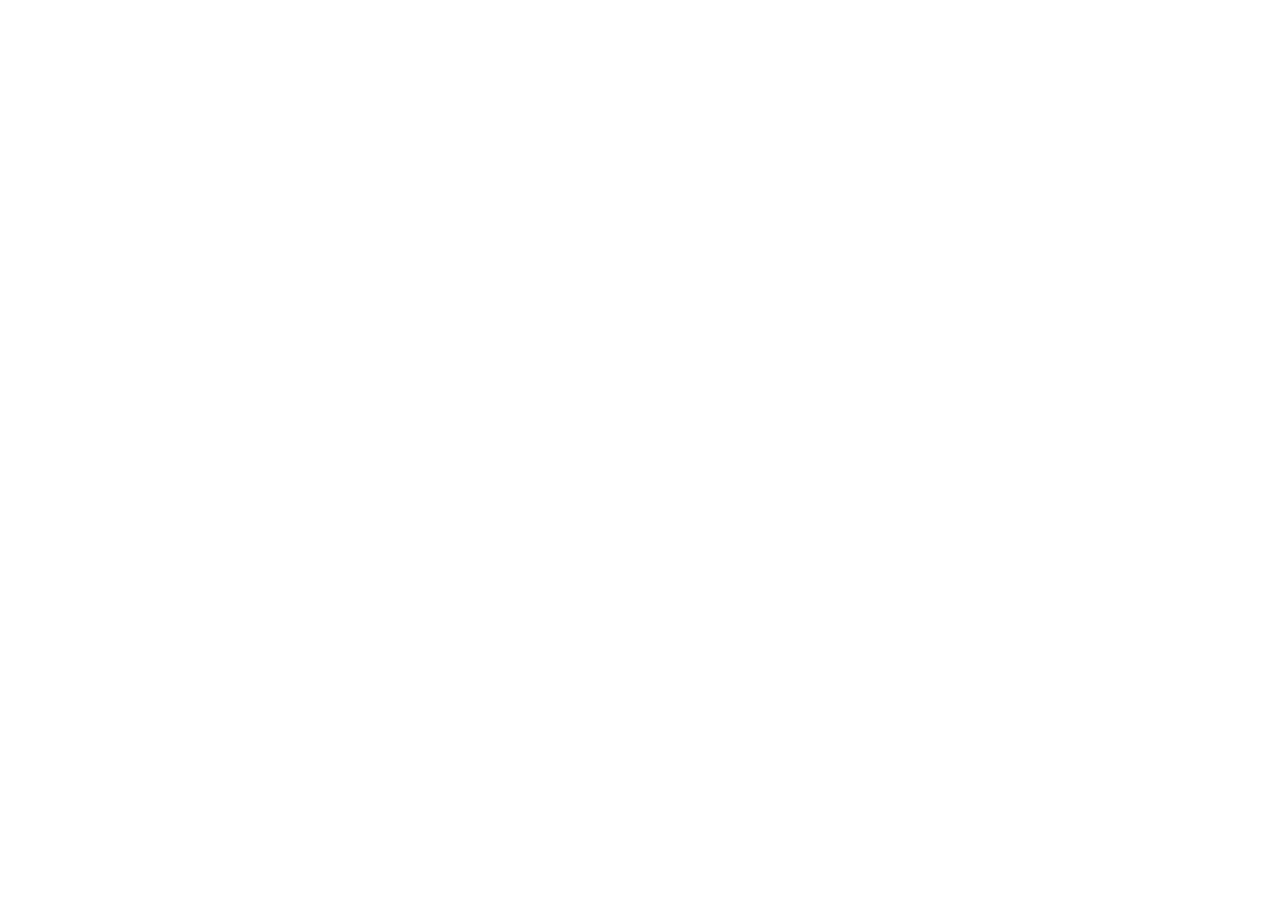
==== index.html @ ceea46fe "Rename index22.html to index.html" ====
<!doctype html>
<html lang="ar" dir="rtl">
<head>
  <meta charset="utf-8">
  <meta http-equiv="refresh" content="0; url=https://bostatik.sunlit-bat-3211.chatgpt.site">
  <title>تصاميمك</title>
</head>
<body>
  <a href="https://bostatik.sunlit-bat-3211.chatgpt.site">افتح موقع تصاميمك</a>
</body>
</html>
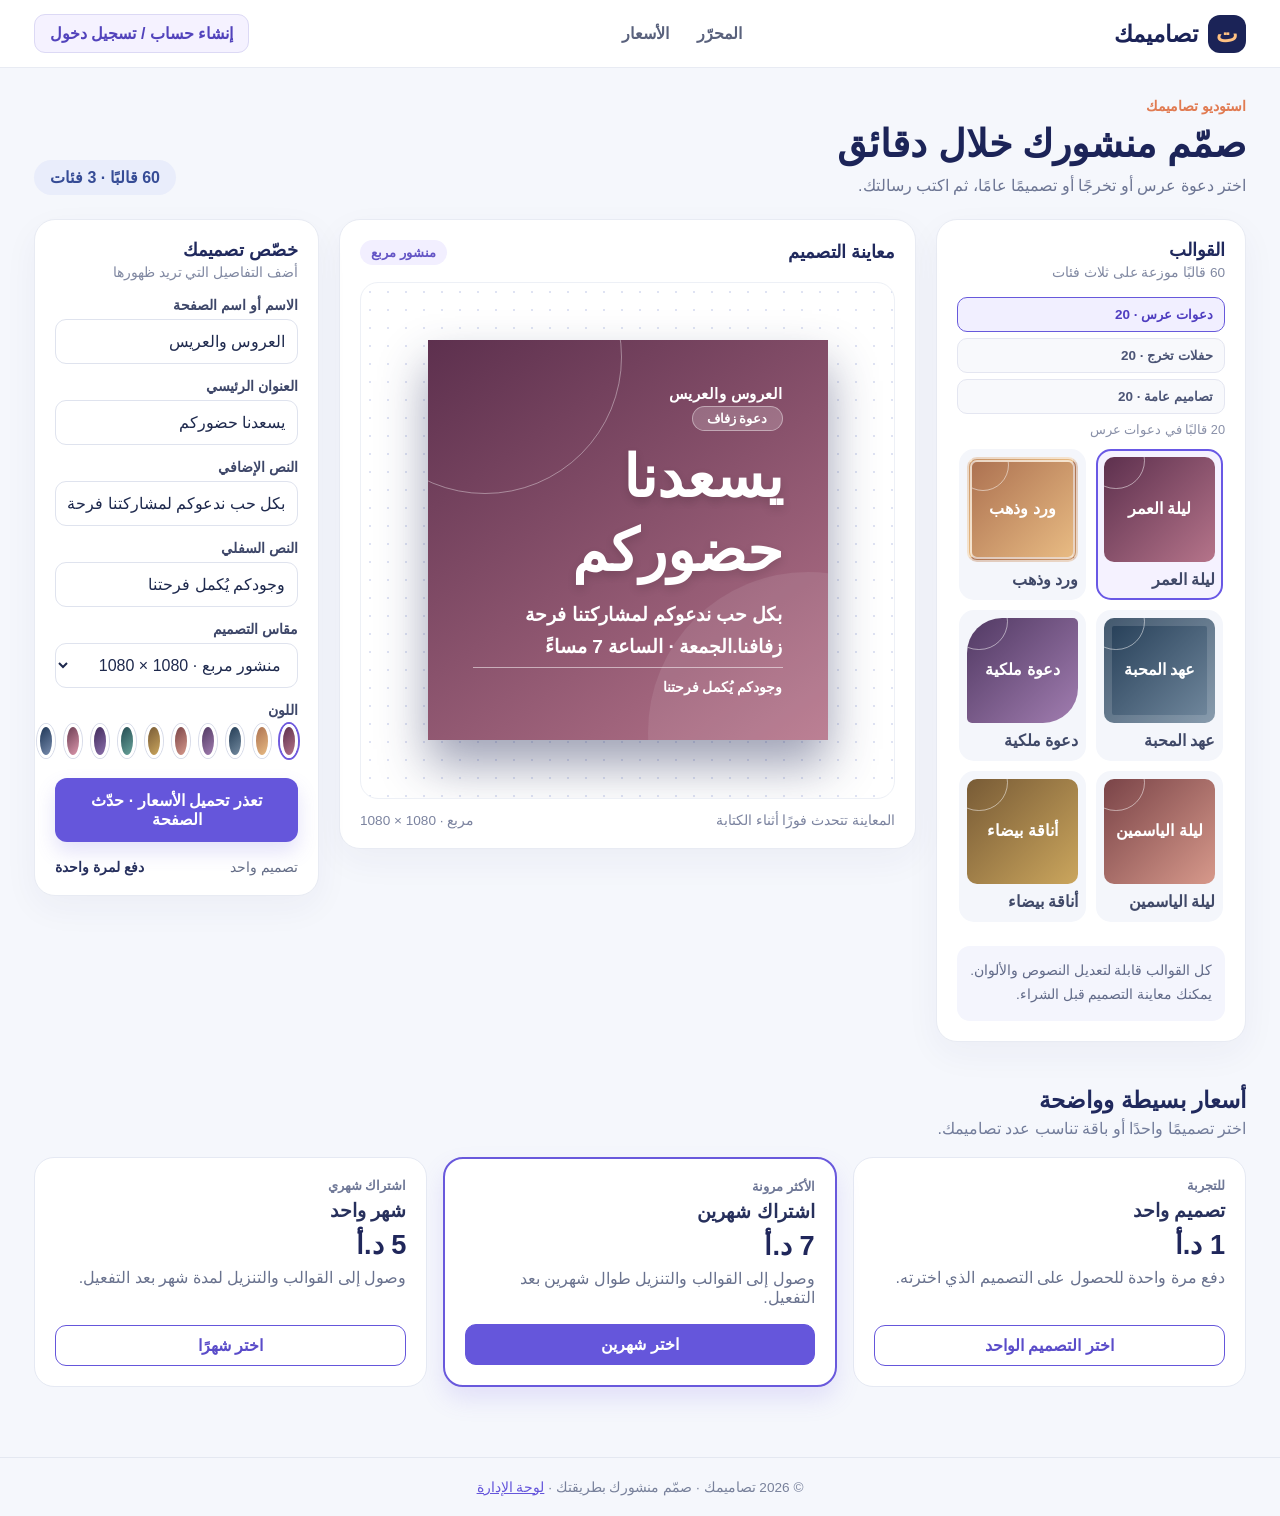
==== commit bb86f961: "Rename index (5).html to index.html" ====
--- a/index.html
+++ b/index.html
@@ -1,11 +1,55 @@
-<!doctype html>
-<html lang="ar" dir="rtl">
-<head>
-  <meta charset="utf-8">
-  <meta http-equiv="refresh" content="0; url=https://bostatik.sunlit-bat-3211.chatgpt.site">
-  <title>تصاميمك</title>
-</head>
-<body>
-  <a href="https://bostatik.sunlit-bat-3211.chatgpt.site">افتح موقع تصاميمك</a>
-</body>
-</html>
+<!doctype html>
+<html lang="ar" dir="rtl">
+<head>
+<meta charset="utf-8"><meta name="viewport" content="width=device-width,initial-scale=1">
+<title>تصاميمك | صمّم منشورك</title><meta name="description" content="صمّم منشورات وعروض وقصصًا عربية جاهزة للنشر.">
+<link rel="icon" type="image/svg+xml" href="/favicon.svg">
+<style>
+@import url('https://fonts.googleapis.com/css2?family=Cairo:wght@400;500;600;700;800;900&display=swap');
+:root{font-family:Cairo,Tahoma,Arial,sans-serif;color:#202648;background:#f5f7fc}*{box-sizing:border-box}body{margin:0}[hidden]{display:none!important}button,input,select{font:inherit}button{cursor:pointer}button:focus-visible,input:focus-visible,select:focus-visible{outline:3px solid #ffae69;outline-offset:2px}header{background:#fff;border-bottom:1px solid #e8ebf3}.head{max-width:1440px;margin:auto;padding:14px 34px;display:flex;align-items:center;justify-content:space-between;gap:20px}.logo{display:flex;align-items:center;gap:10px;font-size:1.45rem;font-weight:900;color:#1b2357;white-space:nowrap}.logo i{font-style:normal;background:#1b2357;color:#ffc182;border-radius:12px;width:38px;height:38px;display:grid;place-items:center}nav{display:flex;gap:28px}nav a{color:#59617c;text-decoration:none;font-weight:700}nav a:hover{color:#ef6c55}.head .pill{background:#fff2e8;color:#bc5839;padding:7px 14px;border-radius:30px;font-size:.85rem;font-weight:800}.shell{max-width:1440px;margin:auto;padding:30px 34px 70px}.intro{display:flex;justify-content:space-between;align-items:end;gap:18px;margin-bottom:24px}.eyebrow{color:#e17b52;font-weight:800;margin:0 0 3px;font-size:.9rem}.intro h1{font-size:clamp(1.7rem,3vw,2.5rem);line-height:1.4;color:#1c2458;margin:0}.intro p:last-child{margin:5px 0 0;color:#6d7694}.step{background:#e9edfb;color:#364c96;border-radius:50px;padding:8px 16px;font-weight:800;white-space:nowrap}.workspace{display:grid;grid-template-columns:minmax(265px,310px) minmax(330px,1fr) minmax(245px,285px);gap:20px;align-items:start}.panel{background:#fff;border:1px solid #e8ebf3;box-shadow:0 12px 35px #2431640c;border-radius:21px;padding:20px}.panel h2{font-size:1.1rem;margin:0;color:#20295d}.small{font-size:.85rem;color:#8189a2;margin:3px 0 17px}.category-tabs{display:grid;grid-template-columns:1fr;gap:6px;margin-bottom:8px}.category-tabs button{border:1px solid #e4e6f1;background:#f8f9fc;color:#4c5576;border-radius:10px;padding:9px 11px;text-align:right;font-weight:800;font-size:.84rem}.category-tabs button.active{border-color:#6759db;background:#f1efff;color:#4f3ec0}.template-count{font-size:.8rem;color:#8990a8;margin:8px 0 10px}.templates{max-height:480px;overflow:auto;padding:2px}.mini{position:relative;white-space:pre-line;overflow:hidden}.mini::after{content:'';position:absolute;width:50%;aspect-ratio:1;border:1px solid #ffffff80;border-radius:50%;left:-15%;top:-24%}.mini.layout-2{border:5px double #ffffff9c}.mini.layout-3{box-shadow:inset 0 0 0 8px #ffffff25}.mini.layout-4{border-radius:35px 5px 35px 5px}.mini.layout-5{background-image:linear-gradient(160deg,transparent 50%,#ffffff30 50%)}.art.layout-2{border:12px double #ffffff80;text-align:center}.art.layout-2 .art-bottom{text-align:center}.art.layout-3{box-shadow:inset 0 0 0 14px #ffffff25,0 25px 45px #252c5870}.art.layout-3 .art-main{border-right:5px solid #ffffffb0;padding-right:16px}.art.layout-4{text-align:center}.art.layout-4 .art-main{background:#ffffff20;border:1px solid #ffffff8c;padding:20px 8px;border-radius:100px}.art.layout-4 .art-bottom{text-align:center}.art.layout-5{background-image:linear-gradient(155deg,var(--c1) 57%,var(--c2) 57%)}.art.layout-5 .art-title{font-style:italic}.art.layout-5 .art-main{transform:translateY(-8%)}.templates{display:grid;grid-template-columns:1fr 1fr;gap:10px}.template{border:2px solid transparent;background:#f4f6fb;padding:6px;border-radius:15px;text-align:right;color:#404968;font-weight:800;line-height:1.5}.template.active{border-color:#6958e5;background:#f5f2ff}.mini{display:grid;place-items:center;text-align:center;height:105px;border-radius:10px;margin-bottom:6px;font-weight:900;font-size:1rem;line-height:1.5;padding:8px}.mini.offer{background:linear-gradient(140deg,#f6ab69,#f07074);color:white}.mini.greet{background:linear-gradient(130deg,#452c76,#8c70c7);color:#f8e5b3}.mini.new{background:linear-gradient(130deg,#152d56,#1f91a3);color:#fff}.mini.story{background:linear-gradient(130deg,#ec6590,#7d4acb);color:white}.hint{margin-top:19px;background:#f4f5fd;border-radius:13px;padding:13px;color:#626b89;font-size:.85rem;line-height:1.8}.editor{min-height:630px;display:flex;flex-direction:column}.editor-top{display:flex;align-items:center;justify-content:space-between;gap:10px;margin-bottom:17px}.badge{color:#6354c5;background:#f2efff;border-radius:30px;padding:5px 11px;font-weight:800;font-size:.8rem}.stage{flex:1;background:radial-gradient(#dfe3f3 1px,transparent 1px);background-size:18px 18px;border:1px solid #edf0f6;border-radius:18px;display:grid;place-items:center;padding:24px;min-height:450px;overflow:hidden}.art{position:relative;aspect-ratio:1;width:min(100%,400px);display:flex;flex-direction:column;justify-content:space-between;padding:clamp(25px,4vw,45px);overflow:hidden;box-shadow:0 25px 45px #252c5870;isolation:isolate;color:white;background:linear-gradient(145deg,var(--c1),var(--c2));text-align:right}.art::before{content:'';position:absolute;width:68%;aspect-ratio:1;border:1px solid #ffffff60;border-radius:50%;left:-20%;top:-30%;z-index:-1}.art::after{content:'';position:absolute;width:80%;aspect-ratio:1;background:#ffffff16;border-radius:50%;right:-35%;bottom:-38%;z-index:-1}.art-top{font-size:clamp(.7rem,1.2vw,.95rem);font-weight:800;letter-spacing:.03em}.art-main{margin:auto 0}.art-kicker{display:inline-block;padding:4px 14px;background:#ffffff31;border:1px solid #ffffff66;border-radius:50px;font-weight:800;font-size:clamp(.7rem,1vw,.9rem);margin-bottom:10px}.art-title{font-weight:900;font-size:clamp(2rem,4.5vw,4rem);line-height:1.28;white-space:pre-wrap;overflow-wrap:anywhere;text-shadow:0 4px 10px #0002}.art-desc{font-size:clamp(.9rem,1.6vw,1.2rem);font-weight:700;line-height:1.7;margin-top:10px;white-space:pre-wrap;overflow-wrap:anywhere}.art-bottom{border-top:1px solid #ffffff85;padding-top:11px;font-weight:800;font-size:.9rem}.art.story-size{aspect-ratio:9/16;width:min(100%,245px)}.story-size .art-title{font-size:2.5rem}.editor-foot{display:flex;justify-content:space-between;align-items:center;color:#7b839f;font-size:.85rem;margin-top:13px}.fields label{display:block;color:#3e4769;font-weight:800;font-size:.9rem;margin:14px 0 6px}.fields input,.fields select{width:100%;border:1px solid #dfe3ee;border-radius:11px;background:#fff;padding:10px 12px;color:#1e294d;min-height:45px}.fields input:focus{border-color:#7766da}.colors{display:flex;gap:9px}.swatch{width:34px;height:34px;border-radius:50%;border:3px solid #fff;box-shadow:0 0 0 1px #d8dce9}.swatch.active{box-shadow:0 0 0 2px #6f5add}.primary{background:#6556db;color:white;border:none;border-radius:12px;font-weight:900;padding:13px 17px;box-shadow:0 10px 20px #6556db2e}.primary:hover{background:#5142c4}.full{width:100%;margin-top:20px}.price-line{display:flex;justify-content:space-between;margin-top:17px;color:#646d87;font-size:.85rem}.price-line strong{color:#27305e}.pricing{margin-top:44px}.pricing h2{font-size:1.45rem;color:#20295d;margin:0 0 5px}.pricing>p{color:#737d9b;margin:0 0 19px}.plans{display:grid;grid-template-columns:repeat(3,1fr);gap:16px}.plan{background:white;border:1px solid #e5e9f3;border-radius:20px;padding:20px;display:flex;flex-direction:column;gap:7px}.plan.featured{border:2px solid #6959dc;box-shadow:0 12px 25px #6e5ce025}.plan small{color:#6f7897;font-weight:700}.plan h3{margin:0;color:#27305c}.amount{font-size:1.7rem;font-weight:900;color:#20275b}.plan p{margin:0;color:#69728e;flex:1}.plan button{margin-top:10px;border:1px solid #6556db;border-radius:11px;padding:10px;background:#fff;color:#5a4cc9;font-weight:800}.plan.featured button{background:#6556db;color:white}.account-btn{border:1px solid #dcd9f5;background:#f5f2ff;color:#5243bc;border-radius:11px;padding:9px 15px;font-weight:800}.account-btn:hover{background:#ebe5ff}.account-prompt{color:#5345b9;font-weight:800;margin:10px 0}.auth-tabs{display:flex;gap:7px;background:#f2f3f9;padding:5px;border-radius:12px;margin:18px 0}.auth-tabs button{flex:1;border:0;background:transparent;border-radius:9px;padding:8px;color:#69728d;font-weight:800}.auth-tabs button.active{background:white;color:#5748c7;box-shadow:0 2px 8px #222d5517}.auth-form{display:none}.auth-form.active{display:block}.auth-form label{display:block;font-weight:800;font-size:.9rem;margin:12px 0 5px}.auth-form input{width:100%;padding:11px;border:1px solid #dce1ed;border-radius:10px}.auth-form p{color:#6b7492;font-size:.85rem;line-height:1.8}.link-button{background:none;border:0;color:#5e4fd2;font-weight:800;padding:8px 0}.recovery-box{background:#f2efff}.auth-form input:invalid:focus{border-color:#d77668}#recoveryDisplay{display:block;direction:ltr;text-align:center;word-break:break-all;padding:12px;background:#f3f4fa;border-radius:10px;font-size:1rem;font-weight:800}#recoveryBox{background:#f4f2ff;border-radius:14px;padding:17px;line-height:1.8;margin-top:14px}#recoveryBox p{font-size:.85rem;color:#5a6482}.auth-message{display:none;background:#fff5e9;border:1px solid #f4d8ae;border-radius:10px;padding:12px;color:#745327;font-size:.85rem;line-height:1.7;margin-top:15px}.auth-message.show{display:block}dialog{border:0;border-radius:22px;padding:0;max-width:min(94vw,470px);width:100%;box-shadow:0 25px 80px #111c4d66;color:#202648}dialog::backdrop{background:#182451a8}.modal{padding:25px}.modal-head{display:flex;justify-content:space-between;align-items:center;gap:15px}.modal h2{margin:0;font-size:1.4rem;color:#20295d}.close{border:0;background:#f0f2f8;border-radius:8px;font-size:1.3rem;width:35px;height:35px}.chosen{display:flex;justify-content:space-between;align-items:center;background:#f5f3ff;border:1px solid #e8e2ff;border-radius:13px;padding:15px;margin:17px 0;font-weight:800}.chosen strong{color:#5b4bc9}.pay-option{border:1px solid #e3e7f1;border-radius:12px;padding:13px 15px;margin:9px 0;display:flex;align-items:center;gap:12px;font-weight:800}.pay-option input{accent-color:#6556db;width:18px;height:18px}.notice{font-size:.85rem;line-height:1.8;color:#6a728d;background:#f5f7fb;padding:12px;border-radius:11px;margin-top:16px}.disabled{background:#a6aac4;box-shadow:none;cursor:not-allowed}.modal .full{margin-top:15px}footer{border-top:1px solid #e4e8f1;color:#78819b;text-align:center;padding:21px;font-size:.85rem}@media(max-width:1050px){.workspace{grid-template-columns:250px 1fr}.fields{grid-column:1/-1}.fields .form-grid{display:grid;grid-template-columns:repeat(2,1fr);gap:0 20px}.art-title{font-size:3rem}}@media(max-width:720px){.head{padding:12px 18px}nav{display:none}.shell{padding:20px 15px 45px}.intro{align-items:start}.step{display:none}.workspace{display:flex;flex-direction:column}.workspace>.panel{width:100%}.templates{grid-template-columns:repeat(4,minmax(125px,1fr));overflow:auto}.editor{min-height:0}.stage{min-height:400px;padding:15px}.art{width:min(100%,350px)}.art-title{font-size:clamp(2rem,9vw,3.3rem)}.fields .form-grid{display:block}.plans{grid-template-columns:1fr}.plan{min-height:190px}}
+</style>
+</head>
+<body>
+<header><div class="head"><div class="logo"><i>ت</i> تصاميمك</div><nav><a href="#studio">المحرّر</a><a href="#pricing">الأسعار</a></nav><button class="account-btn" id="accountOpen">إنشاء حساب / تسجيل دخول</button></div></header>
+<main class="shell"><div class="intro"><div><p class="eyebrow">استوديو تصاميمك</p><h1>صمّم منشورك خلال دقائق</h1><p>اختر دعوة عرس أو تخرجًا أو تصميمًا عامًا، ثم اكتب رسالتك.</p></div><span class="step">60 قالبًا · 3 فئات</span></div>
+<section class="workspace" id="studio" aria-label="محرّر التصميم"><aside class="panel"><h2>القوالب</h2><p class="small">60 قالبًا موزعة على ثلاث فئات</p><div class="category-tabs" id="categoryTabs" role="tablist" aria-label="فئات القوالب"></div><p class="template-count" id="templateCount"></p><div class="templates" id="templates"></div><div class="hint">كل القوالب قابلة لتعديل النصوص والألوان. يمكنك معاينة التصميم قبل الشراء.</div></aside>
+<div class="panel editor"><div class="editor-top"><h2>معاينة التصميم</h2><span class="badge" id="formatBadge">منشور مربع</span></div><div class="stage"><div class="art" id="art"><div class="art-top" id="brandPreview">اسم مشروعك</div><div class="art-main"><span class="art-kicker" id="kickerPreview">عرض خاص</span><div class="art-title" id="titlePreview">عرض يستحق<br>الانتباه</div><div class="art-desc" id="descPreview">شارك جمهورك أحدث عروضك بطريقة مميزة.</div></div><div class="art-bottom" id="footerPreview">تابعونا للمزيد</div></div></div><div class="editor-foot"><span>المعاينة تتحدث فورًا أثناء الكتابة</span><span id="sizeLabel">مربع · 1080 × 1080</span></div></div>
+<aside class="panel fields"><h2>خصّص تصميمك</h2><p class="small">أضف التفاصيل التي تريد ظهورها</p><div class="form-grid"><div><label for="brand">الاسم أو اسم الصفحة</label><input id="brand" maxlength="42" value="اسم مشروعك"></div><div><label for="title">العنوان الرئيسي</label><input id="title" maxlength="65" value="عرض يستحق الانتباه"></div><div><label for="desc">النص الإضافي</label><input id="desc" maxlength="110" value="شارك جمهورك أحدث عروضك بطريقة مميزة."></div><div><label for="footerText">النص السفلي</label><input id="footerText" maxlength="45" value="تابعونا للمزيد"></div><div><label for="format">مقاس التصميم</label><select id="format"><option value="square">منشور مربع · 1080 × 1080</option><option value="story">قصة · 1080 × 1920</option></select></div><div><label>اللون</label><div class="colors" id="colors"></div></div></div><button class="primary full" id="download">احصل على التصميم · 1 د.أ</button><div class="price-line"><span>تصميم واحد</span><strong>دفع لمرة واحدة</strong></div></aside></section>
+<section class="pricing" id="pricing"><h2>أسعار بسيطة وواضحة</h2><p>اختر تصميمًا واحدًا أو باقة تناسب عدد تصاميمك.</p><div class="plans"><article class="plan"><small>للتجربة</small><h3>تصميم واحد</h3><div class="amount" id="singleAmount">1 د.أ</div><p>دفع مرة واحدة للحصول على التصميم الذي اخترته.</p><button data-plan="single">اختر التصميم الواحد</button></article><article class="plan featured"><small>الأكثر مرونة</small><h3>اشتراك شهرين</h3><div class="amount" id="twoAmount">7 د.أ</div><p>وصول إلى القوالب والتنزيل طوال شهرين بعد التفعيل.</p><button data-plan="two">اختر شهرين</button></article><article class="plan"><small>اشتراك شهري</small><h3>شهر واحد</h3><div class="amount" id="monthAmount">5 د.أ</div><p>وصول إلى القوالب والتنزيل لمدة شهر بعد التفعيل.</p><button data-plan="month">اختر شهرًا</button></article></div></section></main>
+<footer>© <span id="year"></span> تصاميمك · صمّم منشورك بطريقتك · <a href="/admin" style="color:#6556db">لوحة الإدارة</a></footer>
+<dialog id="account" aria-labelledby="authTitle"><div class="modal"><div class="modal-head"><h2 id="authTitle">حساب تصاميمك</h2><button class="close" id="authClose" aria-label="إغلاق">×</button></div><div class="chosen" id="pendingPurchase" hidden><span id="pendingPlanName"></span><strong id="pendingPlanPrice"></strong></div><p id="accountPrompt" class="account-prompt" hidden>أنشئ حسابًا أو سجّل دخولك أولًا للمتابعة إلى الدفع.</p><div class="auth-tabs"><button type="button" class="active" data-auth="register">إنشاء حساب</button><button type="button" data-auth="login">تسجيل دخول</button><button type="button" data-auth="forgot">نسيت كلمة المرور؟</button></div>
+<form class="auth-form active" id="registerForm" data-form="register"><label for="regName">الاسم</label><input id="regName" autocomplete="name" required maxlength="80"><label for="regEmail">البريد الإلكتروني</label><input id="regEmail" type="email" autocomplete="email" required><label for="regPassword">كلمة المرور</label><input id="regPassword" type="password" autocomplete="new-password" required minlength="12"><label for="regPin">رمز التحقق الشخصي · 4 أرقام</label><input id="regPin" type="password" inputmode="numeric" autocomplete="off" pattern="[0-9]{4}" minlength="4" maxlength="4" required aria-describedby="pinHelp"><p id="pinHelp">اختر رمزًا مختلفًا عن كلمة المرور. يُستخدم كخطوة إضافية عند التحقق من الحساب، وليس بديلًا عن تأكيد البريد الإلكتروني.</p><button class="primary full" type="submit">إنشاء الحساب</button></form>
+<form class="auth-form" id="loginForm" data-form="login"><label for="loginEmail">البريد الإلكتروني</label><input id="loginEmail" type="email" autocomplete="email" required><label for="loginPassword">كلمة المرور</label><input id="loginPassword" type="password" autocomplete="current-password" required><label for="loginPin">رمز التحقق · 4 أرقام</label><input id="loginPin" type="password" inputmode="numeric" autocomplete="off" pattern="[0-9]{4}" minlength="4" maxlength="4" required><button class="primary full" type="submit">تسجيل الدخول</button><button class="link-button" type="button" data-auth="forgot">نسيت كلمة المرور؟</button></form>
+<form class="auth-form" id="forgotForm" data-form="forgot"><p>أدخل بريدك الإلكتروني لطلب رابط إعادة تعيين كلمة المرور. استخدم رمز التحقق ورمز الاسترداد الذي حفظته عند إنشاء الحساب. رمز التحقق وحده لا يكفي لإعادة تعيين كلمة المرور.</p><label for="forgotEmail">البريد الإلكتروني</label><input id="forgotEmail" type="email" autocomplete="email" required><label for="forgotPin">رمز التحقق · 4 أرقام</label><input id="forgotPin" type="password" inputmode="numeric" autocomplete="off" pattern="[0-9]{4}" minlength="4" maxlength="4" required><label for="recoveryInput">رمز الاسترداد</label><input id="recoveryInput" autocomplete="off" required minlength="32" maxlength="32" placeholder="الرمز الذي ظهر عند التسجيل"><label for="newPassword">كلمة المرور الجديدة</label><input id="newPassword" type="password" autocomplete="new-password" required minlength="12"><button class="primary full" type="submit">إعادة تعيين كلمة المرور</button></form><div id="signedInBox" hidden><p>أهلًا <strong id="signedName"></strong>، حسابك جاهز.</p><button type="button" class="link-button" id="logout">تسجيل الخروج</button></div><div id="recoveryBox" hidden><strong>احتفظ برمز الاسترداد الآن</strong><p>لن نعرضه مرة ثانية. ستحتاجه مع رمزك المكوّن من 4 أرقام إذا نسيت كلمة المرور.</p><code id="recoveryDisplay"></code><button type="button" class="link-button" id="copyRecovery">نسخ الرمز</button><button type="button" class="primary full" id="continueAccount">حفظت الرمز، متابعة</button></div><div class="auth-message" id="authMessage" role="status"></div></div></dialog>
+<dialog id="checkout" aria-labelledby="checkoutTitle"><div class="modal"><div class="modal-head"><h2 id="checkoutTitle">إتمام الطلب</h2><button class="close" id="close" aria-label="إغلاق">×</button></div><div class="chosen"><span id="planName">تصميم واحد</span><strong id="planPrice">1 د.أ</strong></div><p>اختر طريقة الدفع المناسبة لك:</p><label class="pay-option"><input type="radio" name="payment" checked> بطاقة فيزا / ماستركارد</label><label class="pay-option"><input type="radio" name="payment"> PayPal</label><div class="notice" role="status">الدفع الإلكتروني قيد التفعيل. لا تدخل بيانات بطاقتك هنا؛ سيظهر زر إتمام الدفع بعد ربط حساب التاجر والتحقق من عملية الشراء.</div><button class="primary full disabled" disabled>الدفع غير متاح حاليًا</button></div></dialog>
+<script>
+const categoryInfo={wedding:{label:'دعوات عرس',brand:'العروس والعريس',desc:'بكل حب ندعوكم لمشاركتنا فرحة زفافنا.\nالجمعة · الساعة 7 مساءً',footer:'وجودكم يُكمل فرحتنا',kickers:['دعوة زفاف','يومنا المنتظر','بكل محبة','فرحة العمر'],names:['ليلة العمر','ورد وذهب','عهد المحبة','دعوة ملكية','ليلة الياسمين','أناقة بيضاء','نجوم المساء','حروف الحب','قمر وفرح','زفاف كلاسيكي','تفاصيل ذهبية','ليلة الورد','فرحتنا تجمعنا','زفاف عصري','لمسة لؤلؤ','سماء بنفسجية','دعوة راقية','أحلام وردية','نور اللقاء','البداية الجميلة'],titles:['يسعدنا حضوركم','نحتفل بحبنا','العروس والعريس','موعدنا مع الفرح','يومنا أجمل بكم'],palettes:[['#5d304e','#b5748a'],['#ad7251','#e8bb83'],['#233c55','#748ba0'],['#513963','#a17db0'],['#7a4448','#d7998b'],['#785b36','#cba65d'],['#244c52','#69a49b'],['#412a5c','#8b70ac'],['#6c3f54','#dc97ac'],['#1e3656','#788cae']]},graduation:{label:'حفلات تخرج',brand:'الخريج / الخريجة',desc:'تشرفنا مشاركتكم حفل تخرجنا.\nالتاريخ: أضف التاريخ · الساعة: أضف الوقت',footer:'بدعواتكم تكتمل فرحتنا',kickers:['دعوة تخرج','ثمرة سنوات','فرحة الإنجاز','يوم التميز'],names:['قبعة النجاح','لحظة التخرج','خطوة للمستقبل','حصاد السنين','بداية جديدة','الإنجاز الذهبي','يوم الفخر','مشوار ونجاح','دفعة الأحلام','ليلة الخريجين','قصة نجاح','تخرج أنيق','الحلم تحقق','سطور الامتنان','إلى القمة','فرحة عائلتي','مشوار علم','تخرج عصري','تحت النجوم','عام الإنجاز'],titles:['تخرجتُ بحمد الله','يسعدني حضوركم','ثمرة سنوات من الجهد','اليوم أحتفل بإنجازي','موعدنا مع النجاح'],palettes:[['#192e59','#c29a50'],['#233b65','#6196bf'],['#412e6c','#9b82d0'],['#1d555d','#5eada7'],['#673c4f','#ce8eab'],['#4c3834','#be9565'],['#152d48','#5a718d'],['#5c3d83','#b484bd'],['#154c6a','#79b4c5'],['#594064','#bd99be']]},general:{label:'تصاميم عامة',brand:'اسم مشروعك',desc:'اكتب هنا تفاصيل رسالتك أو عرضك بطريقة واضحة وجذابة.',footer:'تابعونا للمزيد',kickers:['إعلان جديد','تفاصيل تهمك','شاركنا فرحتك','لفترة محدودة'],names:['عرض الموسم','تهنئة جميلة','منتج جديد','إعلان بسيط','خصم خاص','افتتاح قريب','خبر سار','قصة اليوم','موعد مهم','شكر وتقدير','حدث قادم','نصيحة سريعة','خدمة جديدة','عرض نهاية الأسبوع','دعوة عامة','تحديث مهم','اقتباس اليوم','فرصة مميزة','رسالة قصيرة','تصميم مفتوح'],titles:['عرض يستحق الانتباه','كل عام وأنتم بخير','الجديد وصل','تفاصيل أكثر قريبًا','شاركنا هذه اللحظة'],palettes:[['#f7a265','#e46378'],['#402960','#9876c8'],['#14294d','#238b9a'],['#e85e95','#7246c0'],['#256a88','#34b6a8'],['#e36a4b','#f4b069'],['#275d59','#7bbd91'],['#3d4a83','#8b94d2'],['#853e69','#d38bb5'],['#3b5b70','#88b0bf']]}};
+const templates=Object.entries(categoryInfo).flatMap(([category,d])=>d.names.map((name,i)=>({id:category+'-'+(i+1),category,name,mini:name,kicker:d.kickers[i%4],title:d.titles[i%5],desc:d.desc,footer:d.footer,brand:d.brand,palette:i%10,layout:(i%5)+1})));
+let category='wedding',current=templates[0],palette=current.palette;
+function activePalettes(){return categoryInfo[current.category].palettes}
+const $=id=>document.getElementById(id);const escapeHtml=s=>s.replace(/[&<>"']/g,c=>({'&':'&amp;','<':'&lt;','>':'&gt;','"':'&quot;',"'":'&#39;'}[c]));
+function renderCategories(){ $('categoryTabs').innerHTML=Object.entries(categoryInfo).map(([key,d])=>`<button type="button" role="tab" class="${key===category?'active':''}" aria-selected="${key===category}" data-category="${key}">${d.label} · 20</button>`).join('');$('templateCount').textContent='20 قالبًا في '+categoryInfo[category].label }
+function renderTemplates(){ $('templates').innerHTML=templates.filter(t=>t.category===category).map(t=>{const p=categoryInfo[t.category].palettes[t.palette];return `<button class="template ${t.id===current.id?'active':''}" data-template="${t.id}" aria-pressed="${t.id===current.id}"><span class="mini layout-${t.layout}" style="background:linear-gradient(135deg,${p[0]},${p[1]});color:white">${escapeHtml(t.mini)}</span>${escapeHtml(t.name)}</button>`}).join('') }
+function renderColors(){ $('colors').innerHTML=activePalettes().map((p,i)=>`<button type="button" class="swatch ${i===palette?'active':''}" style="background:linear-gradient(135deg,${p[0]},${p[1]})" aria-label="لوحة ألوان ${i+1}" aria-pressed="${i===palette}" data-color="${i}"></button>`).join('') }
+function preview(){ $('brandPreview').textContent=$('brand').value||'الاسم';$('titlePreview').textContent=$('title').value||'عنوان التصميم';$('descPreview').textContent=$('desc').value||'أضف وصفًا للتصميم';$('footerPreview').textContent=$('footerText').value||' ';$('kickerPreview').textContent=current.kicker;let story=$('format').value==='story';$('art').classList.toggle('story-size',story);$('art').className='art layout-'+current.layout+(story?' story-size':'');$('formatBadge').textContent=story?'قصة عمودية':'منشور مربع';$('sizeLabel').textContent=story?'قصة · 1080 × 1920':'مربع · 1080 × 1080';$('art').style.setProperty('--c1',activePalettes()[palette][0]);$('art').style.setProperty('--c2',activePalettes()[palette][1])}
+function selectTemplate(t){current=t;category=t.category;palette=t.palette;$('brand').value=t.brand;$('title').value=t.title;$('desc').value=t.desc;$('footerText').value=t.footer;$('format').value='square';renderCategories();renderTemplates();renderColors();preview()}
+$('categoryTabs').addEventListener('click',e=>{const b=e.target.closest('[data-category]');if(b)selectTemplate(templates.find(t=>t.category===b.dataset.category))});$('templates').addEventListener('click',e=>{const b=e.target.closest('[data-template]');if(b)selectTemplate(templates.find(t=>t.id===b.dataset.template))});
+$('colors').addEventListener('click',e=>{let b=e.target.closest('[data-color]');if(!b)return;palette=Number(b.dataset.color);renderColors();preview()});['brand','title','desc','footerText','format'].forEach(id=>$(id).addEventListener(id==='format'?'change':'input',preview));
+const plans={single:['تصميم واحد','1 د.أ'],month:['اشتراك شهر واحد','5 د.أ'],two:['اشتراك شهرين','7 د.أ']};fetch('/api/prices',{cache:'no-store'}).then(async r=>{if(!r.ok)throw Error();return r.json()}).then(({prices})=>{for(const k of ['single','month','two']){const amount=(prices[k]/1000).toLocaleString('ar-JO',{maximumFractionDigits:3});plans[k][1]=amount+' د.أ';$(k+'Amount').textContent=plans[k][1]}$('download').textContent='احصل على التصميم · '+plans.single[1]}).catch(()=>{document.querySelectorAll('[data-plan],#download').forEach(b=>{b.disabled=true;b.title='تعذر تحميل الأسعار'});$('download').textContent='تعذر تحميل الأسعار · حدّث الصفحة'});let siteUser=null,pendingPlan=null;
+function refreshAccount(){if(siteUser){$('accountOpen').textContent='حسابي · '+siteUser.name;document.querySelector('.auth-tabs').hidden=true;document.querySelectorAll('.auth-form').forEach(f=>f.classList.remove('active'));$('signedInBox').hidden=false;$('signedName').textContent=siteUser.name}else{$('accountOpen').textContent='إنشاء حساب / تسجيل دخول';document.querySelector('.auth-tabs').hidden=false;$('signedInBox').hidden=true;document.querySelectorAll('.auth-form').forEach(f=>f.classList.toggle('active',f.dataset.form==='register'))}}
+fetch('/api/auth',{cache:'no-store'}).then(r=>r.json()).then(d=>{siteUser=d.user||null;refreshAccount()}).catch(()=>{});
+function openPay(k){pendingPlan=k;$('planName').textContent=plans[k][0];$('planPrice').textContent=plans[k][1];if(siteUser){$('checkout').showModal();return}$('pendingPlanName').textContent=plans[k][0];$('pendingPlanPrice').textContent=plans[k][1];$('pendingPurchase').hidden=false;$('accountPrompt').hidden=false;$('authMessage').classList.remove('show');$('account').showModal()}
+$('download').onclick=()=>openPay('single');document.querySelectorAll('[data-plan]').forEach(b=>b.onclick=()=>openPay(b.dataset.plan));$('close').onclick=()=>$('checkout').close();$('checkout').onclick=e=>{if(e.target===$('checkout'))$('checkout').close()};
+$('accountOpen').onclick=()=>{$('pendingPurchase').hidden=true;$('accountPrompt').hidden=true;$('authMessage').classList.remove('show');$('account').showModal()};$('authClose').onclick=()=>$('account').close();$('account').onclick=e=>{if(e.target===$('account'))$('account').close()};
+document.querySelectorAll('[data-auth]').forEach(b=>b.addEventListener('click',()=>{let target=b.dataset.auth;document.querySelectorAll('.auth-tabs button').forEach(x=>x.classList.toggle('active',x.dataset.auth===target));document.querySelectorAll('.auth-form').forEach(x=>x.classList.toggle('active',x.dataset.form===target));$('authMessage').classList.remove('show')}));
+async function submitAuth(form,body){const button=form.querySelector('button[type=submit]');button.disabled=true;$('authMessage').classList.remove('show');try{const r=await fetch('/api/auth',{method:'POST',headers:{'Content-Type':'application/json'},body:JSON.stringify(body)});const d=await r.json();if(!r.ok)throw Error(d.error||'تعذرت العملية');if(body.action==='reset'){$('recoveryDisplay').textContent=d.recoveryCode;$('recoveryBox').hidden=false;form.hidden=true;$('authMessage').textContent='تم تغيير كلمة المرور. احفظ رمز الاسترداد الجديد.';$('authMessage').classList.add('show');return}siteUser=d.user;refreshAccount();form.reset();if(d.recoveryCode){$('recoveryDisplay').textContent=d.recoveryCode;$('recoveryBox').hidden=false;$('signedInBox').hidden=true}else{finishAccount()}}catch(e){$('authMessage').textContent=e.message||'تعذرت العملية';$('authMessage').classList.add('show')}finally{button.disabled=false}}
+$('registerForm').addEventListener('submit',e=>{e.preventDefault();submitAuth(e.currentTarget,{action:'register',name:$('regName').value,email:$('regEmail').value,password:$('regPassword').value,pin:$('regPin').value})});
+$('loginForm').addEventListener('submit',e=>{e.preventDefault();submitAuth(e.currentTarget,{action:'login',email:$('loginEmail').value,password:$('loginPassword').value,pin:$('loginPin').value})});
+$('forgotForm').addEventListener('submit',e=>{e.preventDefault();submitAuth(e.currentTarget,{action:'reset',email:$('forgotEmail').value,pin:$('forgotPin').value,recoveryCode:$('recoveryInput').value,newPassword:$('newPassword').value})});
+function finishAccount(){$('account').close();if(pendingPlan)$('checkout').showModal()}
+$('continueAccount').onclick=()=>{$('recoveryBox').hidden=true;$('forgotForm').hidden=false;finishAccount()};$('copyRecovery').onclick=()=>navigator.clipboard.writeText($('recoveryDisplay').textContent);
+$('logout').onclick=async()=>{await fetch('/api/auth',{method:'POST',headers:{'Content-Type':'application/json'},body:JSON.stringify({action:'logout'})});siteUser=null;$('recoveryBox').hidden=true;refreshAccount();$('account').close()};
+const params=new URLSearchParams(location.search);if(params.get('account')){const target=params.get('account');$('account').showModal();document.querySelector(`[data-auth="${['register','login','forgot'].includes(target)?target:'login'}"]`).click()}
+$('year').textContent=new Date().getFullYear();selectTemplate(current);
+</script>
+</body></html>
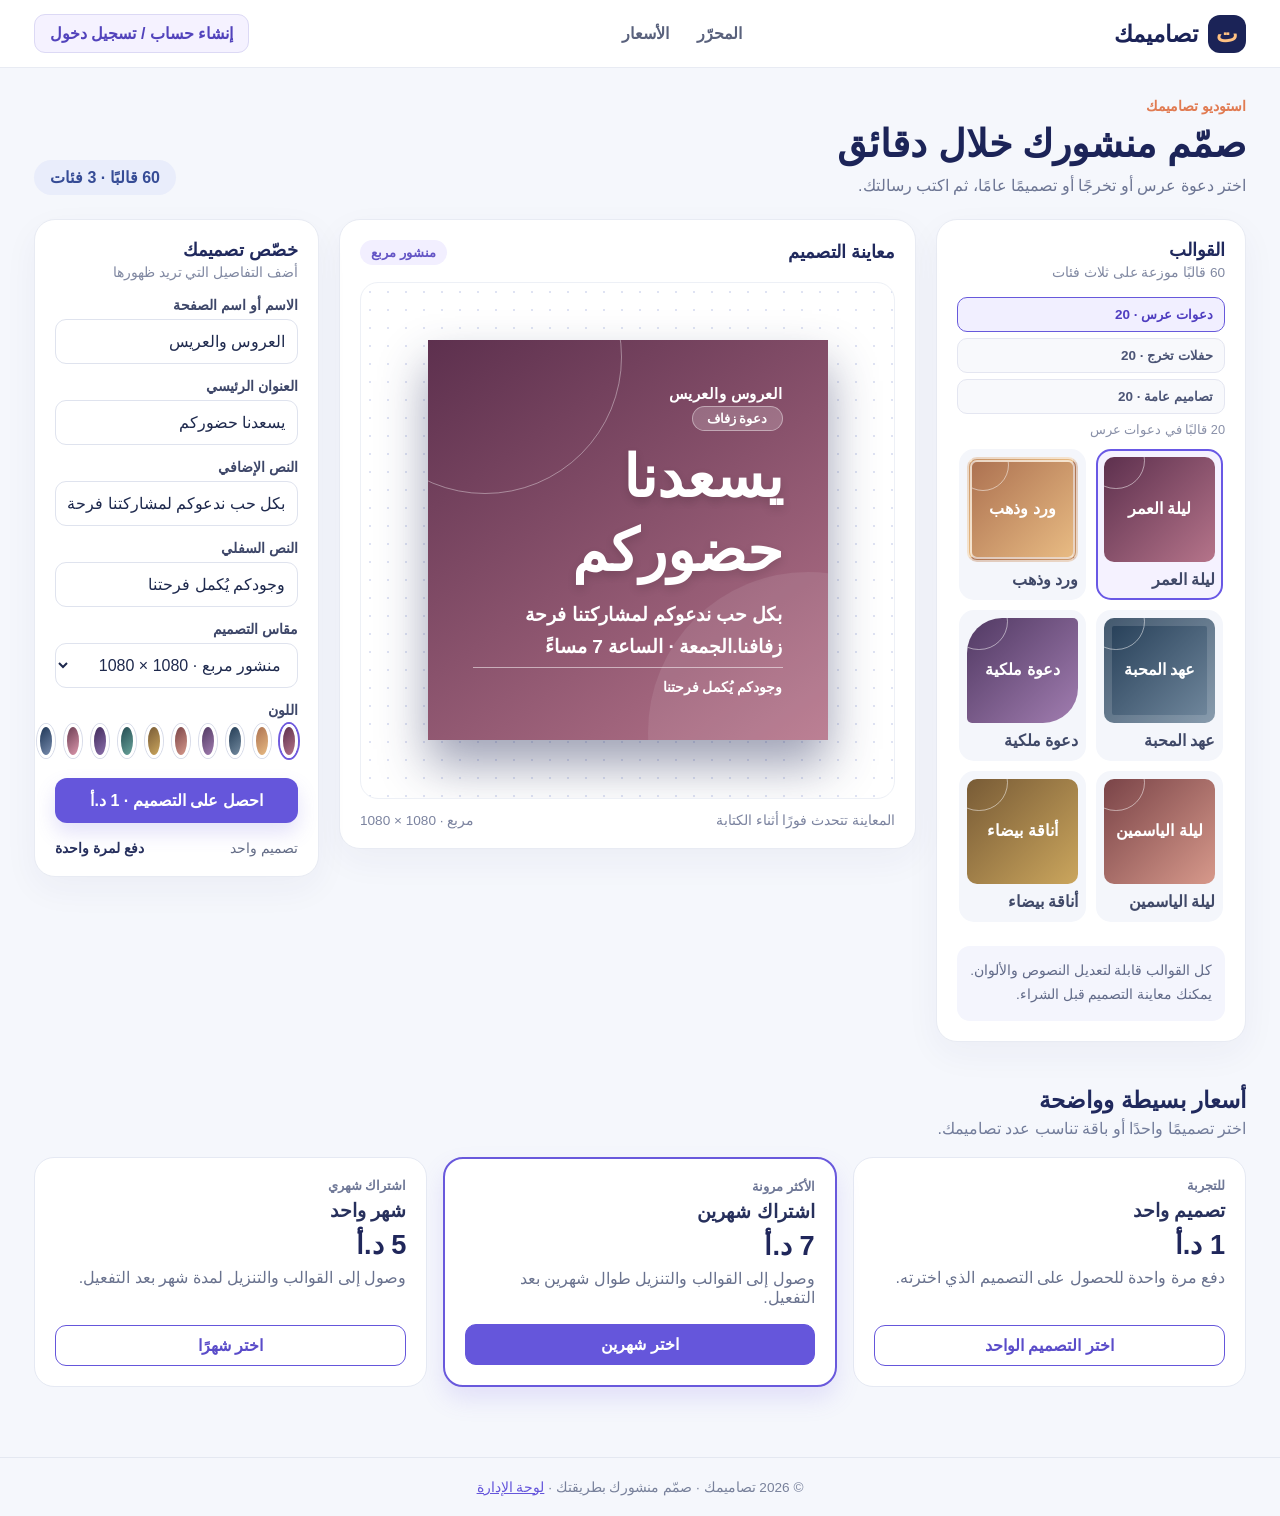
==== commit b5139247: "Update index.html" ====
--- a/index.html
+++ b/index.html
@@ -35,21 +35,139 @@
 function selectTemplate(t){current=t;category=t.category;palette=t.palette;$('brand').value=t.brand;$('title').value=t.title;$('desc').value=t.desc;$('footerText').value=t.footer;$('format').value='square';renderCategories();renderTemplates();renderColors();preview()}
 $('categoryTabs').addEventListener('click',e=>{const b=e.target.closest('[data-category]');if(b)selectTemplate(templates.find(t=>t.category===b.dataset.category))});$('templates').addEventListener('click',e=>{const b=e.target.closest('[data-template]');if(b)selectTemplate(templates.find(t=>t.id===b.dataset.template))});
 $('colors').addEventListener('click',e=>{let b=e.target.closest('[data-color]');if(!b)return;palette=Number(b.dataset.color);renderColors();preview()});['brand','title','desc','footerText','format'].forEach(id=>$(id).addEventListener(id==='format'?'change':'input',preview));
-const plans={single:['تصميم واحد','1 د.أ'],month:['اشتراك شهر واحد','5 د.أ'],two:['اشتراك شهرين','7 د.أ']};fetch('/api/prices',{cache:'no-store'}).then(async r=>{if(!r.ok)throw Error();return r.json()}).then(({prices})=>{for(const k of ['single','month','two']){const amount=(prices[k]/1000).toLocaleString('ar-JO',{maximumFractionDigits:3});plans[k][1]=amount+' د.أ';$(k+'Amount').textContent=plans[k][1]}$('download').textContent='احصل على التصميم · '+plans.single[1]}).catch(()=>{document.querySelectorAll('[data-plan],#download').forEach(b=>{b.disabled=true;b.title='تعذر تحميل الأسعار'});$('download').textContent='تعذر تحميل الأسعار · حدّث الصفحة'});let siteUser=null,pendingPlan=null;
-function refreshAccount(){if(siteUser){$('accountOpen').textContent='حسابي · '+siteUser.name;document.querySelector('.auth-tabs').hidden=true;document.querySelectorAll('.auth-form').forEach(f=>f.classList.remove('active'));$('signedInBox').hidden=false;$('signedName').textContent=siteUser.name}else{$('accountOpen').textContent='إنشاء حساب / تسجيل دخول';document.querySelector('.auth-tabs').hidden=false;$('signedInBox').hidden=true;document.querySelectorAll('.auth-form').forEach(f=>f.classList.toggle('active',f.dataset.form==='register'))}}
-fetch('/api/auth',{cache:'no-store'}).then(r=>r.json()).then(d=>{siteUser=d.user||null;refreshAccount()}).catch(()=>{});
-function openPay(k){pendingPlan=k;$('planName').textContent=plans[k][0];$('planPrice').textContent=plans[k][1];if(siteUser){$('checkout').showModal();return}$('pendingPlanName').textContent=plans[k][0];$('pendingPlanPrice').textContent=plans[k][1];$('pendingPurchase').hidden=false;$('accountPrompt').hidden=false;$('authMessage').classList.remove('show');$('account').showModal()}
-$('download').onclick=()=>openPay('single');document.querySelectorAll('[data-plan]').forEach(b=>b.onclick=()=>openPay(b.dataset.plan));$('close').onclick=()=>$('checkout').close();$('checkout').onclick=e=>{if(e.target===$('checkout'))$('checkout').close()};
-$('accountOpen').onclick=()=>{$('pendingPurchase').hidden=true;$('accountPrompt').hidden=true;$('authMessage').classList.remove('show');$('account').showModal()};$('authClose').onclick=()=>$('account').close();$('account').onclick=e=>{if(e.target===$('account'))$('account').close()};
-document.querySelectorAll('[data-auth]').forEach(b=>b.addEventListener('click',()=>{let target=b.dataset.auth;document.querySelectorAll('.auth-tabs button').forEach(x=>x.classList.toggle('active',x.dataset.auth===target));document.querySelectorAll('.auth-form').forEach(x=>x.classList.toggle('active',x.dataset.form===target));$('authMessage').classList.remove('show')}));
-async function submitAuth(form,body){const button=form.querySelector('button[type=submit]');button.disabled=true;$('authMessage').classList.remove('show');try{const r=await fetch('/api/auth',{method:'POST',headers:{'Content-Type':'application/json'},body:JSON.stringify(body)});const d=await r.json();if(!r.ok)throw Error(d.error||'تعذرت العملية');if(body.action==='reset'){$('recoveryDisplay').textContent=d.recoveryCode;$('recoveryBox').hidden=false;form.hidden=true;$('authMessage').textContent='تم تغيير كلمة المرور. احفظ رمز الاسترداد الجديد.';$('authMessage').classList.add('show');return}siteUser=d.user;refreshAccount();form.reset();if(d.recoveryCode){$('recoveryDisplay').textContent=d.recoveryCode;$('recoveryBox').hidden=false;$('signedInBox').hidden=true}else{finishAccount()}}catch(e){$('authMessage').textContent=e.message||'تعذرت العملية';$('authMessage').classList.add('show')}finally{button.disabled=false}}
-$('registerForm').addEventListener('submit',e=>{e.preventDefault();submitAuth(e.currentTarget,{action:'register',name:$('regName').value,email:$('regEmail').value,password:$('regPassword').value,pin:$('regPin').value})});
-$('loginForm').addEventListener('submit',e=>{e.preventDefault();submitAuth(e.currentTarget,{action:'login',email:$('loginEmail').value,password:$('loginPassword').value,pin:$('loginPin').value})});
-$('forgotForm').addEventListener('submit',e=>{e.preventDefault();submitAuth(e.currentTarget,{action:'reset',email:$('forgotEmail').value,pin:$('forgotPin').value,recoveryCode:$('recoveryInput').value,newPassword:$('newPassword').value})});
-function finishAccount(){$('account').close();if(pendingPlan)$('checkout').showModal()}
-$('continueAccount').onclick=()=>{$('recoveryBox').hidden=true;$('forgotForm').hidden=false;finishAccount()};$('copyRecovery').onclick=()=>navigator.clipboard.writeText($('recoveryDisplay').textContent);
-$('logout').onclick=async()=>{await fetch('/api/auth',{method:'POST',headers:{'Content-Type':'application/json'},body:JSON.stringify({action:'logout'})});siteUser=null;$('recoveryBox').hidden=true;refreshAccount();$('account').close()};
-const params=new URLSearchParams(location.search);if(params.get('account')){const target=params.get('account');$('account').showModal();document.querySelector(`[data-auth="${['register','login','forgot'].includes(target)?target:'login'}"]`).click()}
-$('year').textContent=new Date().getFullYear();selectTemplate(current);
+
+// الأسعار المحلية
+const plans={single:['تصميم واحد','1 د.أ'],month:['اشتراك شهر واحد','5 د.أ'],two:['اشتراك شهرين','7 د.أ']};
+$('singleAmount').textContent = plans.single[1];$('monthAmount').textContent = plans.month[1];
+$('twoAmount').textContent = plans.two[1];$('download').textContent = 'احصل على التصميم · ' + plans.single[1];
+
+let siteUser = JSON.parse(localStorage.getItem('siteUser')) || null;
+let pendingPlan = null;
+
+function refreshAccount(){
+  if(siteUser){
+    $('accountOpen').textContent = 'حسابي · ' + siteUser.name;
+    document.querySelector('.auth-tabs').hidden = true;
+    document.querySelectorAll('.auth-form').forEach(f => f.classList.remove('active'));
+    $('signedInBox').hidden = false;
+    $('signedName').textContent = siteUser.name;
+  } else {
+    $('accountOpen').textContent = 'إنشاء حساب / تسجيل دخول';
+    document.querySelector('.auth-tabs').hidden = false;
+    $('signedInBox').hidden = true;
+    document.querySelectorAll('.auth-form').forEach(f => f.classList.toggle('active', f.dataset.form === 'register'));
+  }
+}
+refreshAccount();
+
+function openPay(k){
+  pendingPlan = k;
+  $('planName').textContent = plans[k][0];$('planPrice').textContent = plans[k][1];
+  if(siteUser){
+    $('checkout').showModal();
+    return;
+  }
+  $('pendingPlanName').textContent = plans[k][0];
+  $('pendingPlanPrice').textContent = plans[k][1];$('pendingPurchase').hidden = false;
+  $('accountPrompt').hidden = false;
+  $('authMessage').classList.remove('show');$('account').showModal();
+}
+
+$('download').onclick = () => openPay('single');
+document.querySelectorAll('[data-plan]').forEach(b => b.onclick = () => openPay(b.dataset.plan));
+$('close').onclick = () => $('checkout').close();$('checkout').onclick = e => { if(e.target === $('checkout'))$('checkout').close(); };
+
+$('accountOpen').onclick = () => {$('pendingPurchase').hidden = true;
+  $('accountPrompt').hidden = true;
+  $('authMessage').classList.remove('show');$('account').showModal();
+};
+$('authClose').onclick = () => $('account').close();$('account').onclick = e => { if(e.target === $('account'))$('account').close(); };
+
+document.querySelectorAll('[data-auth]').forEach(b => b.addEventListener('click', () => {
+  let target = b.dataset.auth;
+  document.querySelectorAll('.auth-tabs button').forEach(x => x.classList.toggle('active', x.dataset.auth === target));
+  document.querySelectorAll('.auth-form').forEach(x => x.classList.toggle('active', x.dataset.form === target));
+  $('authMessage').classList.remove('show');
+}));
+
+async function submitAuth(form, body){
+  const button = form.querySelector('button[type=submit]');
+  button.disabled = true;
+  $('authMessage').classList.remove('show');
+  
+  try {
+    if(body.action === 'register'){
+      siteUser = { name: body.name, email: body.email, pin: body.pin };
+      localStorage.setItem('siteUser', JSON.stringify(siteUser));
+      const recoveryCode = 'REC-' + Math.random().toString(36).substring(2, 10).toUpperCase();
+      $('recoveryDisplay').textContent = recoveryCode;
+      $('recoveryBox').hidden = false;
+      $('signedInBox').hidden = true;
+      refreshAccount();
+    } else if(body.action === 'login'){
+      const savedUser = JSON.parse(localStorage.getItem('siteUser'));
+      if(!savedUser || savedUser.email !== body.email){
+        throw new Error('البريد الإلكتروني غير مسجل أو غير صحيح.');
+      }
+      siteUser = savedUser;
+      refreshAccount();
+      finishAccount();
+    } else if(body.action === 'reset'){
+      $('authMessage').textContent = 'تم تغيير كلمة المرور بنجاح.';
+      $('authMessage').classList.add('show');
+      return;
+    }
+  } catch(e){
+    $('authMessage').textContent = e.message || 'تعذرت العملية';
+    $('authMessage').classList.add('show');
+  } finally {
+    button.disabled = false;
+  }
+}
+
+$('registerForm').addEventListener('submit', e => {
+  e.preventDefault();
+  submitAuth(e.currentTarget, {action:'register', name:$('regName').value, email:$('regEmail').value, password:$('regPassword').value, pin:$('regPin').value});
+});
+
+$('loginForm').addEventListener('submit', e => {
+  e.preventDefault();
+  submitAuth(e.currentTarget, {action:'login', email:$('loginEmail').value, password:$('loginPassword').value, pin:$('loginPin').value});
+});
+
+$('forgotForm').addEventListener('submit', e => {
+  e.preventDefault();
+  submitAuth(e.currentTarget, {action:'reset', email:$('forgotEmail').value, pin:$('forgotPin').value, recoveryCode:$('recoveryInput').value, newPassword:$('newPassword').value});
+});
+
+function finishAccount(){
+  $('account').close();
+  if(pendingPlan) $('checkout').showModal();
+}
+
+$('continueAccount').onclick = () => {$('recoveryBox').hidden = true;
+  $('forgotForm').hidden = false;
+  finishAccount();
+};
+
+$('copyRecovery').onclick = () => navigator.clipboard.writeText($('recoveryDisplay').textContent);
+
+$('logout').onclick = async () => {
+  siteUser = null;
+  localStorage.removeItem('siteUser');
+  $('recoveryBox').hidden = true;
+  refreshAccount();
+  $('account').close();
+};
+
+const params = new URLSearchParams(location.search);
+if(params.get('account')){
+  const target = params.get('account');
+  $('account').showModal();
+  document.querySelector(`[data-auth="${['register','login','forgot'].includes(target)?target:'login'}"]`).click();
+}
+
+$('year').textContent = new Date().getFullYear();
+selectTemplate(current);
 </script>
 </body></html>
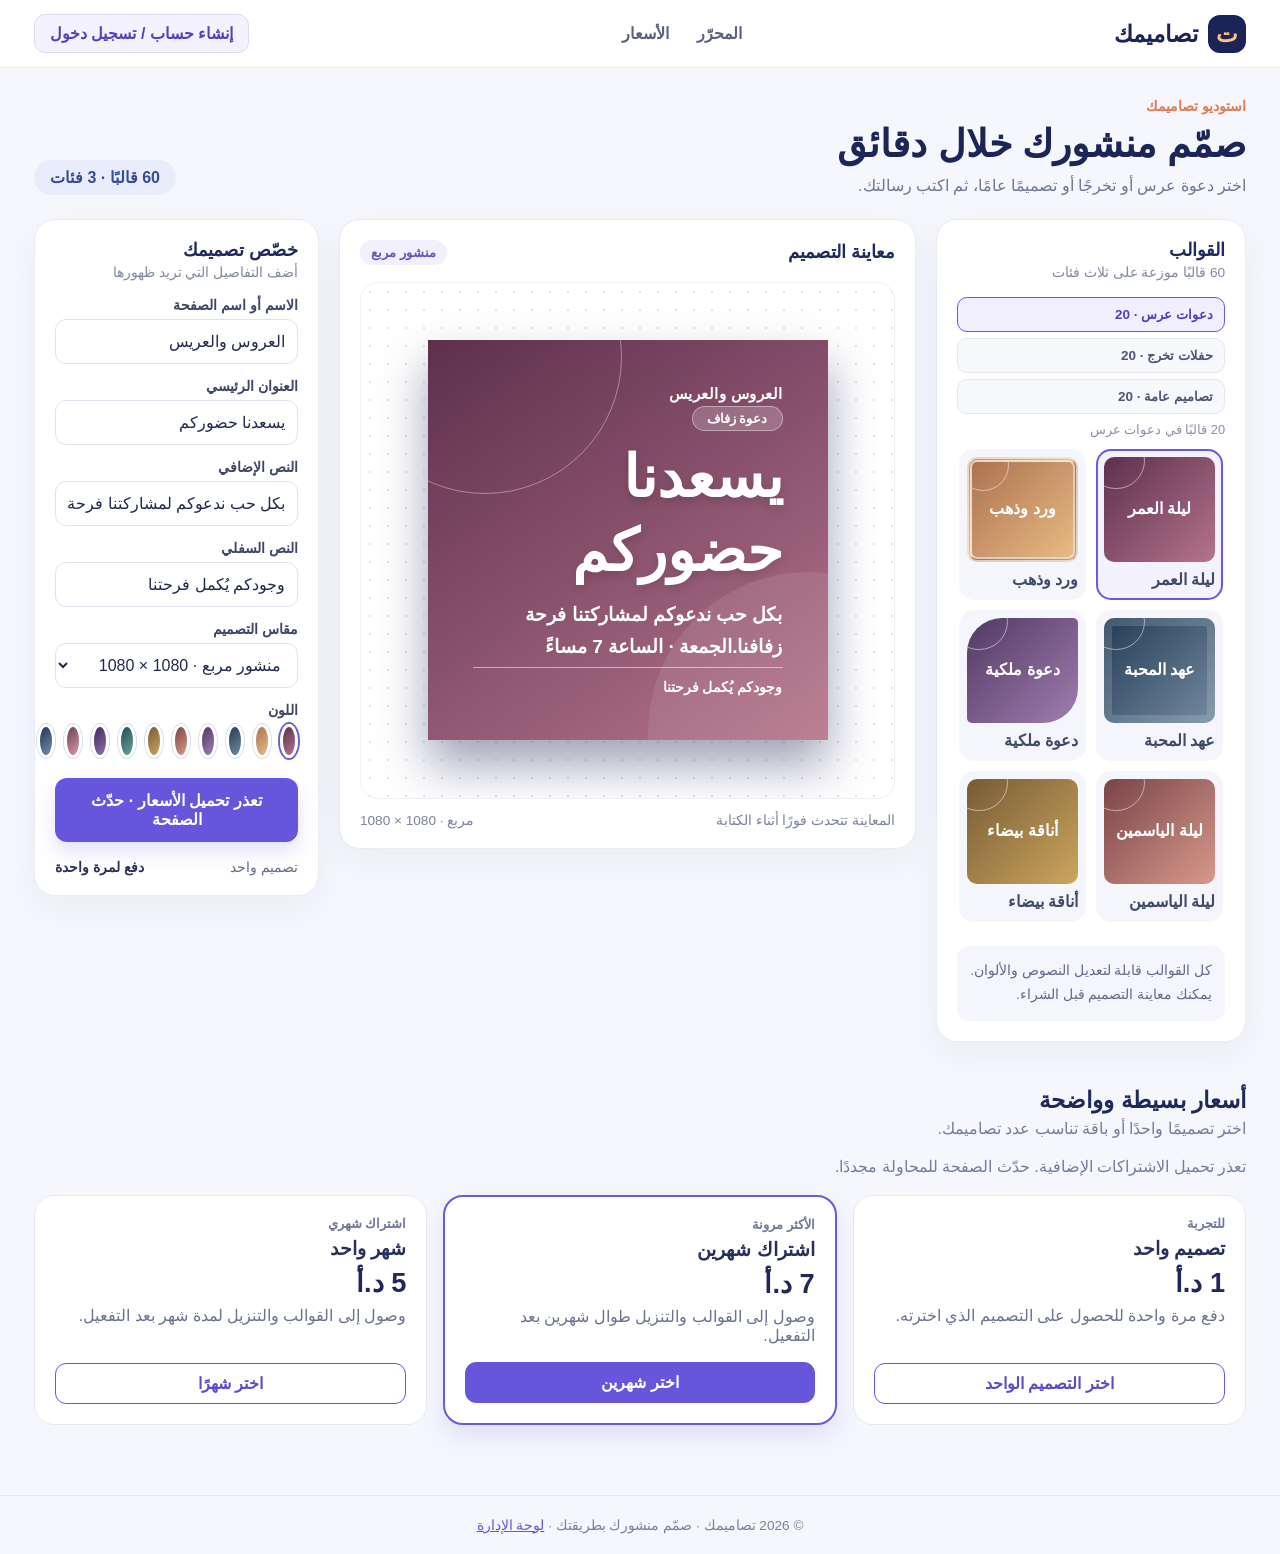
==== commit e0f6152b: "Update index.html" ====
--- a/index.html
+++ b/index.html
@@ -6,7 +6,7 @@
 <link rel="icon" type="image/svg+xml" href="/favicon.svg">
 <style>
 @import url('https://fonts.googleapis.com/css2?family=Cairo:wght@400;500;600;700;800;900&display=swap');
-:root{font-family:Cairo,Tahoma,Arial,sans-serif;color:#202648;background:#f5f7fc}*{box-sizing:border-box}body{margin:0}[hidden]{display:none!important}button,input,select{font:inherit}button{cursor:pointer}button:focus-visible,input:focus-visible,select:focus-visible{outline:3px solid #ffae69;outline-offset:2px}header{background:#fff;border-bottom:1px solid #e8ebf3}.head{max-width:1440px;margin:auto;padding:14px 34px;display:flex;align-items:center;justify-content:space-between;gap:20px}.logo{display:flex;align-items:center;gap:10px;font-size:1.45rem;font-weight:900;color:#1b2357;white-space:nowrap}.logo i{font-style:normal;background:#1b2357;color:#ffc182;border-radius:12px;width:38px;height:38px;display:grid;place-items:center}nav{display:flex;gap:28px}nav a{color:#59617c;text-decoration:none;font-weight:700}nav a:hover{color:#ef6c55}.head .pill{background:#fff2e8;color:#bc5839;padding:7px 14px;border-radius:30px;font-size:.85rem;font-weight:800}.shell{max-width:1440px;margin:auto;padding:30px 34px 70px}.intro{display:flex;justify-content:space-between;align-items:end;gap:18px;margin-bottom:24px}.eyebrow{color:#e17b52;font-weight:800;margin:0 0 3px;font-size:.9rem}.intro h1{font-size:clamp(1.7rem,3vw,2.5rem);line-height:1.4;color:#1c2458;margin:0}.intro p:last-child{margin:5px 0 0;color:#6d7694}.step{background:#e9edfb;color:#364c96;border-radius:50px;padding:8px 16px;font-weight:800;white-space:nowrap}.workspace{display:grid;grid-template-columns:minmax(265px,310px) minmax(330px,1fr) minmax(245px,285px);gap:20px;align-items:start}.panel{background:#fff;border:1px solid #e8ebf3;box-shadow:0 12px 35px #2431640c;border-radius:21px;padding:20px}.panel h2{font-size:1.1rem;margin:0;color:#20295d}.small{font-size:.85rem;color:#8189a2;margin:3px 0 17px}.category-tabs{display:grid;grid-template-columns:1fr;gap:6px;margin-bottom:8px}.category-tabs button{border:1px solid #e4e6f1;background:#f8f9fc;color:#4c5576;border-radius:10px;padding:9px 11px;text-align:right;font-weight:800;font-size:.84rem}.category-tabs button.active{border-color:#6759db;background:#f1efff;color:#4f3ec0}.template-count{font-size:.8rem;color:#8990a8;margin:8px 0 10px}.templates{max-height:480px;overflow:auto;padding:2px}.mini{position:relative;white-space:pre-line;overflow:hidden}.mini::after{content:'';position:absolute;width:50%;aspect-ratio:1;border:1px solid #ffffff80;border-radius:50%;left:-15%;top:-24%}.mini.layout-2{border:5px double #ffffff9c}.mini.layout-3{box-shadow:inset 0 0 0 8px #ffffff25}.mini.layout-4{border-radius:35px 5px 35px 5px}.mini.layout-5{background-image:linear-gradient(160deg,transparent 50%,#ffffff30 50%)}.art.layout-2{border:12px double #ffffff80;text-align:center}.art.layout-2 .art-bottom{text-align:center}.art.layout-3{box-shadow:inset 0 0 0 14px #ffffff25,0 25px 45px #252c5870}.art.layout-3 .art-main{border-right:5px solid #ffffffb0;padding-right:16px}.art.layout-4{text-align:center}.art.layout-4 .art-main{background:#ffffff20;border:1px solid #ffffff8c;padding:20px 8px;border-radius:100px}.art.layout-4 .art-bottom{text-align:center}.art.layout-5{background-image:linear-gradient(155deg,var(--c1) 57%,var(--c2) 57%)}.art.layout-5 .art-title{font-style:italic}.art.layout-5 .art-main{transform:translateY(-8%)}.templates{display:grid;grid-template-columns:1fr 1fr;gap:10px}.template{border:2px solid transparent;background:#f4f6fb;padding:6px;border-radius:15px;text-align:right;color:#404968;font-weight:800;line-height:1.5}.template.active{border-color:#6958e5;background:#f5f2ff}.mini{display:grid;place-items:center;text-align:center;height:105px;border-radius:10px;margin-bottom:6px;font-weight:900;font-size:1rem;line-height:1.5;padding:8px}.mini.offer{background:linear-gradient(140deg,#f6ab69,#f07074);color:white}.mini.greet{background:linear-gradient(130deg,#452c76,#8c70c7);color:#f8e5b3}.mini.new{background:linear-gradient(130deg,#152d56,#1f91a3);color:#fff}.mini.story{background:linear-gradient(130deg,#ec6590,#7d4acb);color:white}.hint{margin-top:19px;background:#f4f5fd;border-radius:13px;padding:13px;color:#626b89;font-size:.85rem;line-height:1.8}.editor{min-height:630px;display:flex;flex-direction:column}.editor-top{display:flex;align-items:center;justify-content:space-between;gap:10px;margin-bottom:17px}.badge{color:#6354c5;background:#f2efff;border-radius:30px;padding:5px 11px;font-weight:800;font-size:.8rem}.stage{flex:1;background:radial-gradient(#dfe3f3 1px,transparent 1px);background-size:18px 18px;border:1px solid #edf0f6;border-radius:18px;display:grid;place-items:center;padding:24px;min-height:450px;overflow:hidden}.art{position:relative;aspect-ratio:1;width:min(100%,400px);display:flex;flex-direction:column;justify-content:space-between;padding:clamp(25px,4vw,45px);overflow:hidden;box-shadow:0 25px 45px #252c5870;isolation:isolate;color:white;background:linear-gradient(145deg,var(--c1),var(--c2));text-align:right}.art::before{content:'';position:absolute;width:68%;aspect-ratio:1;border:1px solid #ffffff60;border-radius:50%;left:-20%;top:-30%;z-index:-1}.art::after{content:'';position:absolute;width:80%;aspect-ratio:1;background:#ffffff16;border-radius:50%;right:-35%;bottom:-38%;z-index:-1}.art-top{font-size:clamp(.7rem,1.2vw,.95rem);font-weight:800;letter-spacing:.03em}.art-main{margin:auto 0}.art-kicker{display:inline-block;padding:4px 14px;background:#ffffff31;border:1px solid #ffffff66;border-radius:50px;font-weight:800;font-size:clamp(.7rem,1vw,.9rem);margin-bottom:10px}.art-title{font-weight:900;font-size:clamp(2rem,4.5vw,4rem);line-height:1.28;white-space:pre-wrap;overflow-wrap:anywhere;text-shadow:0 4px 10px #0002}.art-desc{font-size:clamp(.9rem,1.6vw,1.2rem);font-weight:700;line-height:1.7;margin-top:10px;white-space:pre-wrap;overflow-wrap:anywhere}.art-bottom{border-top:1px solid #ffffff85;padding-top:11px;font-weight:800;font-size:.9rem}.art.story-size{aspect-ratio:9/16;width:min(100%,245px)}.story-size .art-title{font-size:2.5rem}.editor-foot{display:flex;justify-content:space-between;align-items:center;color:#7b839f;font-size:.85rem;margin-top:13px}.fields label{display:block;color:#3e4769;font-weight:800;font-size:.9rem;margin:14px 0 6px}.fields input,.fields select{width:100%;border:1px solid #dfe3ee;border-radius:11px;background:#fff;padding:10px 12px;color:#1e294d;min-height:45px}.fields input:focus{border-color:#7766da}.colors{display:flex;gap:9px}.swatch{width:34px;height:34px;border-radius:50%;border:3px solid #fff;box-shadow:0 0 0 1px #d8dce9}.swatch.active{box-shadow:0 0 0 2px #6f5add}.primary{background:#6556db;color:white;border:none;border-radius:12px;font-weight:900;padding:13px 17px;box-shadow:0 10px 20px #6556db2e}.primary:hover{background:#5142c4}.full{width:100%;margin-top:20px}.price-line{display:flex;justify-content:space-between;margin-top:17px;color:#646d87;font-size:.85rem}.price-line strong{color:#27305e}.pricing{margin-top:44px}.pricing h2{font-size:1.45rem;color:#20295d;margin:0 0 5px}.pricing>p{color:#737d9b;margin:0 0 19px}.plans{display:grid;grid-template-columns:repeat(3,1fr);gap:16px}.plan{background:white;border:1px solid #e5e9f3;border-radius:20px;padding:20px;display:flex;flex-direction:column;gap:7px}.plan.featured{border:2px solid #6959dc;box-shadow:0 12px 25px #6e5ce025}.plan small{color:#6f7897;font-weight:700}.plan h3{margin:0;color:#27305c}.amount{font-size:1.7rem;font-weight:900;color:#20275b}.plan p{margin:0;color:#69728e;flex:1}.plan button{margin-top:10px;border:1px solid #6556db;border-radius:11px;padding:10px;background:#fff;color:#5a4cc9;font-weight:800}.plan.featured button{background:#6556db;color:white}.account-btn{border:1px solid #dcd9f5;background:#f5f2ff;color:#5243bc;border-radius:11px;padding:9px 15px;font-weight:800}.account-btn:hover{background:#ebe5ff}.account-prompt{color:#5345b9;font-weight:800;margin:10px 0}.auth-tabs{display:flex;gap:7px;background:#f2f3f9;padding:5px;border-radius:12px;margin:18px 0}.auth-tabs button{flex:1;border:0;background:transparent;border-radius:9px;padding:8px;color:#69728d;font-weight:800}.auth-tabs button.active{background:white;color:#5748c7;box-shadow:0 2px 8px #222d5517}.auth-form{display:none}.auth-form.active{display:block}.auth-form label{display:block;font-weight:800;font-size:.9rem;margin:12px 0 5px}.auth-form input{width:100%;padding:11px;border:1px solid #dce1ed;border-radius:10px}.auth-form p{color:#6b7492;font-size:.85rem;line-height:1.8}.link-button{background:none;border:0;color:#5e4fd2;font-weight:800;padding:8px 0}.recovery-box{background:#f2efff}.auth-form input:invalid:focus{border-color:#d77668}#recoveryDisplay{display:block;direction:ltr;text-align:center;word-break:break-all;padding:12px;background:#f3f4fa;border-radius:10px;font-size:1rem;font-weight:800}#recoveryBox{background:#f4f2ff;border-radius:14px;padding:17px;line-height:1.8;margin-top:14px}#recoveryBox p{font-size:.85rem;color:#5a6482}.auth-message{display:none;background:#fff5e9;border:1px solid #f4d8ae;border-radius:10px;padding:12px;color:#745327;font-size:.85rem;line-height:1.7;margin-top:15px}.auth-message.show{display:block}dialog{border:0;border-radius:22px;padding:0;max-width:min(94vw,470px);width:100%;box-shadow:0 25px 80px #111c4d66;color:#202648}dialog::backdrop{background:#182451a8}.modal{padding:25px}.modal-head{display:flex;justify-content:space-between;align-items:center;gap:15px}.modal h2{margin:0;font-size:1.4rem;color:#20295d}.close{border:0;background:#f0f2f8;border-radius:8px;font-size:1.3rem;width:35px;height:35px}.chosen{display:flex;justify-content:space-between;align-items:center;background:#f5f3ff;border:1px solid #e8e2ff;border-radius:13px;padding:15px;margin:17px 0;font-weight:800}.chosen strong{color:#5b4bc9}.pay-option{border:1px solid #e3e7f1;border-radius:12px;padding:13px 15px;margin:9px 0;display:flex;align-items:center;gap:12px;font-weight:800}.pay-option input{accent-color:#6556db;width:18px;height:18px}.notice{font-size:.85rem;line-height:1.8;color:#6a728d;background:#f5f7fb;padding:12px;border-radius:11px;margin-top:16px}.disabled{background:#a6aac4;box-shadow:none;cursor:not-allowed}.modal .full{margin-top:15px}footer{border-top:1px solid #e4e8f1;color:#78819b;text-align:center;padding:21px;font-size:.85rem}@media(max-width:1050px){.workspace{grid-template-columns:250px 1fr}.fields{grid-column:1/-1}.fields .form-grid{display:grid;grid-template-columns:repeat(2,1fr);gap:0 20px}.art-title{font-size:3rem}}@media(max-width:720px){.head{padding:12px 18px}nav{display:none}.shell{padding:20px 15px 45px}.intro{align-items:start}.step{display:none}.workspace{display:flex;flex-direction:column}.workspace>.panel{width:100%}.templates{grid-template-columns:repeat(4,minmax(125px,1fr));overflow:auto}.editor{min-height:0}.stage{min-height:400px;padding:15px}.art{width:min(100%,350px)}.art-title{font-size:clamp(2rem,9vw,3.3rem)}.fields .form-grid{display:block}.plans{grid-template-columns:1fr}.plan{min-height:190px}}
+:root{font-family:Cairo,Tahoma,Arial,sans-serif;color:#202648;background:#f5f7fc}*{box-sizing:border-box}body{margin:0}[hidden]{display:none!important}button,input,select{font:inherit}button{cursor:pointer}button:focus-visible,input:focus-visible,select:focus-visible{outline:3px solid #ffae69;outline-offset:2px}header{background:#fff;border-bottom:1px solid #e8ebf3}.head{max-width:1440px;margin:auto;padding:14px 34px;display:flex;align-items:center;justify-content:space-between;gap:20px}.logo{display:flex;align-items:center;gap:10px;font-size:1.45rem;font-weight:900;color:#1b2357;white-space:nowrap}.logo i{font-style:normal;background:#1b2357;color:#ffc182;border-radius:12px;width:38px;height:38px;display:grid;place-items:center}nav{display:flex;gap:28px}nav a{color:#59617c;text-decoration:none;font-weight:700}nav a:hover{color:#ef6c55}.head .pill{background:#fff2e8;color:#bc5839;padding:7px 14px;border-radius:30px;font-size:.85rem;font-weight:800}.shell{max-width:1440px;margin:auto;padding:30px 34px 70px}.intro{display:flex;justify-content:space-between;align-items:end;gap:18px;margin-bottom:24px}.eyebrow{color:#e17b52;font-weight:800;margin:0 0 3px;font-size:.9rem}.intro h1{font-size:clamp(1.7rem,3vw,2.5rem);line-height:1.4;color:#1c2458;margin:0}.intro p:last-child{margin:5px 0 0;color:#6d7694}.step{background:#e9edfb;color:#364c96;border-radius:50px;padding:8px 16px;font-weight:800;white-space:nowrap}.workspace{display:grid;grid-template-columns:minmax(265px,310px) minmax(330px,1fr) minmax(245px,285px);gap:20px;align-items:start}.panel{background:#fff;border:1px solid #e8ebf3;box-shadow:0 12px 35px #2431640c;border-radius:21px;padding:20px}.panel h2{font-size:1.1rem;margin:0;color:#20295d}.small{font-size:.85rem;color:#8189a2;margin:3px 0 17px}.category-tabs{display:grid;grid-template-columns:1fr;gap:6px;margin-bottom:8px}.category-tabs button{border:1px solid #e4e6f1;background:#f8f9fc;color:#4c5576;border-radius:10px;padding:9px 11px;text-align:right;font-weight:800;font-size:.84rem}.category-tabs button.active{border-color:#6759db;background:#f1efff;color:#4f3ec0}.template-count{font-size:.8rem;color:#8990a8;margin:8px 0 10px}.templates{max-height:480px;overflow:auto;padding:2px}.mini{position:relative;white-space:pre-line;overflow:hidden}.mini::after{content:'';position:absolute;width:50%;aspect-ratio:1;border:1px solid #ffffff80;border-radius:50%;left:-15%;top:-24%}.mini.layout-2{border:5px double #ffffff9c}.mini.layout-3{box-shadow:inset 0 0 0 8px #ffffff25}.mini.layout-4{border-radius:35px 5px 35px 5px}.mini.layout-5{background-image:linear-gradient(160deg,transparent 50%,#ffffff30 50%)}.art.layout-2{border:12px double #ffffff80;text-align:center}.art.layout-2 .art-bottom{text-align:center}.art.layout-3{box-shadow:inset 0 0 0 14px #ffffff25,0 25px 45px #252c5870}.art.layout-3 .art-main{border-right:5px solid #ffffffb0;padding-right:16px}.art.layout-4{text-align:center}.art.layout-4 .art-main{background:#ffffff20;border:1px solid #ffffff8c;padding:20px 8px;border-radius:100px}.art.layout-4 .art-bottom{text-align:center}.art.layout-5{background-image:linear-gradient(155deg,var(--c1) 57%,var(--c2) 57%)}.art.layout-5 .art-title{font-style:italic}.art.layout-5 .art-main{transform:translateY(-8%)}.templates{display:grid;grid-template-columns:1fr 1fr;gap:10px}.template{border:2px solid transparent;background:#f4f6fb;padding:6px;border-radius:15px;text-align:right;color:#404968;font-weight:800;line-height:1.5}.template.active{border-color:#6958e5;background:#f5f2ff}.mini{display:grid;place-items:center;text-align:center;height:105px;border-radius:10px;margin-bottom:6px;font-weight:900;font-size:1rem;line-height:1.5;padding:8px}.mini.offer{background:linear-gradient(140deg,#f6ab69,#f07074);color:white}.mini.greet{background:linear-gradient(130deg,#452c76,#8c70c7);color:#f8e5b3}.mini.new{background:linear-gradient(130deg,#152d56,#1f91a3);color:#fff}.mini.story{background:linear-gradient(130deg,#ec6590,#7d4acb);color:white}.hint{margin-top:19px;background:#f4f5fd;border-radius:13px;padding:13px;color:#626b89;font-size:.85rem;line-height:1.8}.editor{min-height:630px;display:flex;flex-direction:column}.editor-top{display:flex;align-items:center;justify-content:space-between;gap:10px;margin-bottom:17px}.badge{color:#6354c5;background:#f2efff;border-radius:30px;padding:5px 11px;font-weight:800;font-size:.8rem}.stage{flex:1;background:radial-gradient(#dfe3f3 1px,transparent 1px);background-size:18px 18px;border:1px solid #edf0f6;border-radius:18px;display:grid;place-items:center;padding:24px;min-height:450px;overflow:hidden}.art{position:relative;aspect-ratio:1;width:min(100%,400px);display:flex;flex-direction:column;justify-content:space-between;padding:clamp(25px,4vw,45px);overflow:hidden;box-shadow:0 25px 45px #252c5870;isolation:isolate;color:white;background:linear-gradient(145deg,var(--c1),var(--c2));text-align:right}.art::before{content:'';position:absolute;width:68%;aspect-ratio:1;border:1px solid #ffffff60;border-radius:50%;left:-20%;top:-30%;z-index:-1}.art::after{content:'';position:absolute;width:80%;aspect-ratio:1;background:#ffffff16;border-radius:50%;right:-35%;bottom:-38%;z-index:-1}.art-top{font-size:clamp(.7rem,1.2vw,.95rem);font-weight:800;letter-spacing:.03em}.art-main{margin:auto 0}.art-kicker{display:inline-block;padding:4px 14px;background:#ffffff31;border:1px solid #ffffff66;border-radius:50px;font-weight:800;font-size:clamp(.7rem,1vw,.9rem);margin-bottom:10px}.art-title{font-weight:900;font-size:clamp(2rem,4.5vw,4rem);line-height:1.28;white-space:pre-wrap;overflow-wrap:anywhere;text-shadow:0 4px 10px #0002}.art-desc{font-size:clamp(.9rem,1.6vw,1.2rem);font-weight:700;line-height:1.7;margin-top:10px;white-space:pre-wrap;overflow-wrap:anywhere}.art-bottom{border-top:1px solid #ffffff85;padding-top:11px;font-weight:800;font-size:.9rem}.art.story-size{aspect-ratio:9/16;width:min(100%,245px)}.story-size .art-title{font-size:2.5rem}.editor-foot{display:flex;justify-content:space-between;align-items:center;color:#7b839f;font-size:.85rem;margin-top:13px}.fields label{display:block;color:#3e4769;font-weight:800;font-size:.9rem;margin:14px 0 6px}.fields input,.fields select{width:100%;border:1px solid #dfe3ee;border-radius:11px;background:#fff;padding:10px 12px;color:#1e294d;min-height:45px}.fields input:focus{border-color:#7766da}.colors{display:flex;gap:9px}.swatch{width:34px;height:34px;border-radius:50%;border:3px solid #fff;box-shadow:0 0 0 1px #d8dce9}.swatch.active{box-shadow:0 0 0 2px #6f5add}.primary{background:#6556db;color:white;border:none;border-radius:12px;font-weight:900;padding:13px 17px;box-shadow:0 10px 20px #6556db2e}.primary:hover{background:#5142c4}.full{width:100%;margin-top:20px}.price-line{display:flex;justify-content:space-between;margin-top:17px;color:#646d87;font-size:.85rem}.price-line strong{color:#27305e}.pricing{margin-top:44px}.pricing h2{font-size:1.45rem;color:#20295d;margin:0 0 5px}.pricing>p{color:#737d9b;margin:0 0 19px}.plans{display:grid;grid-template-columns:repeat(3,1fr);gap:16px}.plan{background:white;border:1px solid #e5e9f3;border-radius:20px;padding:20px;display:flex;flex-direction:column;gap:7px}.plans-extra{display:contents}.plan.featured{border:2px solid #6959dc;box-shadow:0 12px 25px #6e5ce025}.plan small{color:#6f7897;font-weight:700}.plan h3{margin:0;color:#27305c}.amount{font-size:1.7rem;font-weight:900;color:#20275b}.plan p{margin:0;color:#69728e;flex:1}.plan button{margin-top:10px;border:1px solid #6556db;border-radius:11px;padding:10px;background:#fff;color:#5a4cc9;font-weight:800}.plan.featured button{background:#6556db;color:white}.account-btn{border:1px solid #dcd9f5;background:#f5f2ff;color:#5243bc;border-radius:11px;padding:9px 15px;font-weight:800}.account-btn:hover{background:#ebe5ff}.account-prompt{color:#5345b9;font-weight:800;margin:10px 0}.auth-tabs{display:flex;gap:7px;background:#f2f3f9;padding:5px;border-radius:12px;margin:18px 0}.auth-tabs button{flex:1;border:0;background:transparent;border-radius:9px;padding:8px;color:#69728d;font-weight:800}.auth-tabs button.active{background:white;color:#5748c7;box-shadow:0 2px 8px #222d5517}.auth-form{display:none}.auth-form.active{display:block}.auth-form label{display:block;font-weight:800;font-size:.9rem;margin:12px 0 5px}.auth-form input{width:100%;padding:11px;border:1px solid #dce1ed;border-radius:10px}.auth-form p{color:#6b7492;font-size:.85rem;line-height:1.8}.link-button{background:none;border:0;color:#5e4fd2;font-weight:800;padding:8px 0}.recovery-box{background:#f2efff}.auth-form input:invalid:focus{border-color:#d77668}#recoveryDisplay{display:block;direction:ltr;text-align:center;word-break:break-all;padding:12px;background:#f3f4fa;border-radius:10px;font-size:1rem;font-weight:800}#recoveryBox{background:#f4f2ff;border-radius:14px;padding:17px;line-height:1.8;margin-top:14px}#recoveryBox p{font-size:.85rem;color:#5a6482}.auth-message{display:none;background:#fff5e9;border:1px solid #f4d8ae;border-radius:10px;padding:12px;color:#745327;font-size:.85rem;line-height:1.7;margin-top:15px}.auth-message.show{display:block}dialog{border:0;border-radius:22px;padding:0;max-width:min(94vw,470px);width:100%;box-shadow:0 25px 80px #111c4d66;color:#202648}dialog::backdrop{background:#182451a8}.modal{padding:25px}.modal-head{display:flex;justify-content:space-between;align-items:center;gap:15px}.modal h2{margin:0;font-size:1.4rem;color:#20295d}.close{border:0;background:#f0f2f8;border-radius:8px;font-size:1.3rem;width:35px;height:35px}.chosen{display:flex;justify-content:space-between;align-items:center;background:#f5f3ff;border:1px solid #e8e2ff;border-radius:13px;padding:15px;margin:17px 0;font-weight:800}.chosen strong{color:#5b4bc9}.pay-option{border:1px solid #e3e7f1;border-radius:12px;padding:13px 15px;margin:9px 0;display:flex;align-items:center;gap:12px;font-weight:800}.pay-option input{accent-color:#6556db;width:18px;height:18px}.notice{font-size:.85rem;line-height:1.8;color:#6a728d;background:#f5f7fb;padding:12px;border-radius:11px;margin-top:16px}.disabled{background:#a6aac4;box-shadow:none;cursor:not-allowed}.modal .full{margin-top:15px}footer{border-top:1px solid #e4e8f1;color:#78819b;text-align:center;padding:21px;font-size:.85rem}@media(max-width:1050px){.workspace{grid-template-columns:250px 1fr}.fields{grid-column:1/-1}.fields .form-grid{display:grid;grid-template-columns:repeat(2,1fr);gap:0 20px}.art-title{font-size:3rem}}@media(max-width:720px){.head{padding:12px 18px}nav{display:none}.shell{padding:20px 15px 45px}.intro{align-items:start}.step{display:none}.workspace{display:flex;flex-direction:column}.workspace>.panel{width:100%}.templates{grid-template-columns:repeat(4,minmax(125px,1fr));overflow:auto}.editor{min-height:0}.stage{min-height:400px;padding:15px}.art{width:min(100%,350px)}.art-title{font-size:clamp(2rem,9vw,3.3rem)}.fields .form-grid{display:block}.plans{grid-template-columns:1fr}.plan{min-height:190px}}
 </style>
 </head>
 <body>
@@ -15,7 +15,7 @@
 <section class="workspace" id="studio" aria-label="محرّر التصميم"><aside class="panel"><h2>القوالب</h2><p class="small">60 قالبًا موزعة على ثلاث فئات</p><div class="category-tabs" id="categoryTabs" role="tablist" aria-label="فئات القوالب"></div><p class="template-count" id="templateCount"></p><div class="templates" id="templates"></div><div class="hint">كل القوالب قابلة لتعديل النصوص والألوان. يمكنك معاينة التصميم قبل الشراء.</div></aside>
 <div class="panel editor"><div class="editor-top"><h2>معاينة التصميم</h2><span class="badge" id="formatBadge">منشور مربع</span></div><div class="stage"><div class="art" id="art"><div class="art-top" id="brandPreview">اسم مشروعك</div><div class="art-main"><span class="art-kicker" id="kickerPreview">عرض خاص</span><div class="art-title" id="titlePreview">عرض يستحق<br>الانتباه</div><div class="art-desc" id="descPreview">شارك جمهورك أحدث عروضك بطريقة مميزة.</div></div><div class="art-bottom" id="footerPreview">تابعونا للمزيد</div></div></div><div class="editor-foot"><span>المعاينة تتحدث فورًا أثناء الكتابة</span><span id="sizeLabel">مربع · 1080 × 1080</span></div></div>
 <aside class="panel fields"><h2>خصّص تصميمك</h2><p class="small">أضف التفاصيل التي تريد ظهورها</p><div class="form-grid"><div><label for="brand">الاسم أو اسم الصفحة</label><input id="brand" maxlength="42" value="اسم مشروعك"></div><div><label for="title">العنوان الرئيسي</label><input id="title" maxlength="65" value="عرض يستحق الانتباه"></div><div><label for="desc">النص الإضافي</label><input id="desc" maxlength="110" value="شارك جمهورك أحدث عروضك بطريقة مميزة."></div><div><label for="footerText">النص السفلي</label><input id="footerText" maxlength="45" value="تابعونا للمزيد"></div><div><label for="format">مقاس التصميم</label><select id="format"><option value="square">منشور مربع · 1080 × 1080</option><option value="story">قصة · 1080 × 1920</option></select></div><div><label>اللون</label><div class="colors" id="colors"></div></div></div><button class="primary full" id="download">احصل على التصميم · 1 د.أ</button><div class="price-line"><span>تصميم واحد</span><strong>دفع لمرة واحدة</strong></div></aside></section>
-<section class="pricing" id="pricing"><h2>أسعار بسيطة وواضحة</h2><p>اختر تصميمًا واحدًا أو باقة تناسب عدد تصاميمك.</p><div class="plans"><article class="plan"><small>للتجربة</small><h3>تصميم واحد</h3><div class="amount" id="singleAmount">1 د.أ</div><p>دفع مرة واحدة للحصول على التصميم الذي اخترته.</p><button data-plan="single">اختر التصميم الواحد</button></article><article class="plan featured"><small>الأكثر مرونة</small><h3>اشتراك شهرين</h3><div class="amount" id="twoAmount">7 د.أ</div><p>وصول إلى القوالب والتنزيل طوال شهرين بعد التفعيل.</p><button data-plan="two">اختر شهرين</button></article><article class="plan"><small>اشتراك شهري</small><h3>شهر واحد</h3><div class="amount" id="monthAmount">5 د.أ</div><p>وصول إلى القوالب والتنزيل لمدة شهر بعد التفعيل.</p><button data-plan="month">اختر شهرًا</button></article></div></section></main>
+<section class="pricing" id="pricing"><h2>أسعار بسيطة وواضحة</h2><p>اختر تصميمًا واحدًا أو باقة تناسب عدد تصاميمك.</p><p id="planLoadStatus" role="status" hidden></p><div class="plans"><article class="plan"><small>للتجربة</small><h3>تصميم واحد</h3><div class="amount" id="singleAmount">1 د.أ</div><p>دفع مرة واحدة للحصول على التصميم الذي اخترته.</p><button data-plan="single">اختر التصميم الواحد</button></article><article class="plan featured"><small>الأكثر مرونة</small><h3>اشتراك شهرين</h3><div class="amount" id="twoAmount">7 د.أ</div><p>وصول إلى القوالب والتنزيل طوال شهرين بعد التفعيل.</p><button data-plan="two">اختر شهرين</button></article><article class="plan"><small>اشتراك شهري</small><h3>شهر واحد</h3><div class="amount" id="monthAmount">5 د.أ</div><p>وصول إلى القوالب والتنزيل لمدة شهر بعد التفعيل.</p><button data-plan="month">اختر شهرًا</button></article><div id="customPlans" class="plans-extra"></div></div></section></main>
 <footer>© <span id="year"></span> تصاميمك · صمّم منشورك بطريقتك · <a href="/admin" style="color:#6556db">لوحة الإدارة</a></footer>
 <dialog id="account" aria-labelledby="authTitle"><div class="modal"><div class="modal-head"><h2 id="authTitle">حساب تصاميمك</h2><button class="close" id="authClose" aria-label="إغلاق">×</button></div><div class="chosen" id="pendingPurchase" hidden><span id="pendingPlanName"></span><strong id="pendingPlanPrice"></strong></div><p id="accountPrompt" class="account-prompt" hidden>أنشئ حسابًا أو سجّل دخولك أولًا للمتابعة إلى الدفع.</p><div class="auth-tabs"><button type="button" class="active" data-auth="register">إنشاء حساب</button><button type="button" data-auth="login">تسجيل دخول</button><button type="button" data-auth="forgot">نسيت كلمة المرور؟</button></div>
 <form class="auth-form active" id="registerForm" data-form="register"><label for="regName">الاسم</label><input id="regName" autocomplete="name" required maxlength="80"><label for="regEmail">البريد الإلكتروني</label><input id="regEmail" type="email" autocomplete="email" required><label for="regPassword">كلمة المرور</label><input id="regPassword" type="password" autocomplete="new-password" required minlength="12"><label for="regPin">رمز التحقق الشخصي · 4 أرقام</label><input id="regPin" type="password" inputmode="numeric" autocomplete="off" pattern="[0-9]{4}" minlength="4" maxlength="4" required aria-describedby="pinHelp"><p id="pinHelp">اختر رمزًا مختلفًا عن كلمة المرور. يُستخدم كخطوة إضافية عند التحقق من الحساب، وليس بديلًا عن تأكيد البريد الإلكتروني.</p><button class="primary full" type="submit">إنشاء الحساب</button></form>
@@ -35,139 +35,21 @@
 function selectTemplate(t){current=t;category=t.category;palette=t.palette;$('brand').value=t.brand;$('title').value=t.title;$('desc').value=t.desc;$('footerText').value=t.footer;$('format').value='square';renderCategories();renderTemplates();renderColors();preview()}
 $('categoryTabs').addEventListener('click',e=>{const b=e.target.closest('[data-category]');if(b)selectTemplate(templates.find(t=>t.category===b.dataset.category))});$('templates').addEventListener('click',e=>{const b=e.target.closest('[data-template]');if(b)selectTemplate(templates.find(t=>t.id===b.dataset.template))});
 $('colors').addEventListener('click',e=>{let b=e.target.closest('[data-color]');if(!b)return;palette=Number(b.dataset.color);renderColors();preview()});['brand','title','desc','footerText','format'].forEach(id=>$(id).addEventListener(id==='format'?'change':'input',preview));
-
-// الأسعار المحلية
-const plans={single:['تصميم واحد','1 د.أ'],month:['اشتراك شهر واحد','5 د.أ'],two:['اشتراك شهرين','7 د.أ']};
-$('singleAmount').textContent = plans.single[1];$('monthAmount').textContent = plans.month[1];
-$('twoAmount').textContent = plans.two[1];$('download').textContent = 'احصل على التصميم · ' + plans.single[1];
-
-let siteUser = JSON.parse(localStorage.getItem('siteUser')) || null;
-let pendingPlan = null;
-
-function refreshAccount(){
-  if(siteUser){
-    $('accountOpen').textContent = 'حسابي · ' + siteUser.name;
-    document.querySelector('.auth-tabs').hidden = true;
-    document.querySelectorAll('.auth-form').forEach(f => f.classList.remove('active'));
-    $('signedInBox').hidden = false;
-    $('signedName').textContent = siteUser.name;
-  } else {
-    $('accountOpen').textContent = 'إنشاء حساب / تسجيل دخول';
-    document.querySelector('.auth-tabs').hidden = false;
-    $('signedInBox').hidden = true;
-    document.querySelectorAll('.auth-form').forEach(f => f.classList.toggle('active', f.dataset.form === 'register'));
-  }
-}
-refreshAccount();
-
-function openPay(k){
-  pendingPlan = k;
-  $('planName').textContent = plans[k][0];$('planPrice').textContent = plans[k][1];
-  if(siteUser){
-    $('checkout').showModal();
-    return;
-  }
-  $('pendingPlanName').textContent = plans[k][0];
-  $('pendingPlanPrice').textContent = plans[k][1];$('pendingPurchase').hidden = false;
-  $('accountPrompt').hidden = false;
-  $('authMessage').classList.remove('show');$('account').showModal();
-}
-
-$('download').onclick = () => openPay('single');
-document.querySelectorAll('[data-plan]').forEach(b => b.onclick = () => openPay(b.dataset.plan));
-$('close').onclick = () => $('checkout').close();$('checkout').onclick = e => { if(e.target === $('checkout'))$('checkout').close(); };
-
-$('accountOpen').onclick = () => {$('pendingPurchase').hidden = true;
-  $('accountPrompt').hidden = true;
-  $('authMessage').classList.remove('show');$('account').showModal();
-};
-$('authClose').onclick = () => $('account').close();$('account').onclick = e => { if(e.target === $('account'))$('account').close(); };
-
-document.querySelectorAll('[data-auth]').forEach(b => b.addEventListener('click', () => {
-  let target = b.dataset.auth;
-  document.querySelectorAll('.auth-tabs button').forEach(x => x.classList.toggle('active', x.dataset.auth === target));
-  document.querySelectorAll('.auth-form').forEach(x => x.classList.toggle('active', x.dataset.form === target));
-  $('authMessage').classList.remove('show');
-}));
-
-async function submitAuth(form, body){
-  const button = form.querySelector('button[type=submit]');
-  button.disabled = true;
-  $('authMessage').classList.remove('show');
-  
-  try {
-    if(body.action === 'register'){
-      siteUser = { name: body.name, email: body.email, pin: body.pin };
-      localStorage.setItem('siteUser', JSON.stringify(siteUser));
-      const recoveryCode = 'REC-' + Math.random().toString(36).substring(2, 10).toUpperCase();
-      $('recoveryDisplay').textContent = recoveryCode;
-      $('recoveryBox').hidden = false;
-      $('signedInBox').hidden = true;
-      refreshAccount();
-    } else if(body.action === 'login'){
-      const savedUser = JSON.parse(localStorage.getItem('siteUser'));
-      if(!savedUser || savedUser.email !== body.email){
-        throw new Error('البريد الإلكتروني غير مسجل أو غير صحيح.');
-      }
-      siteUser = savedUser;
-      refreshAccount();
-      finishAccount();
-    } else if(body.action === 'reset'){
-      $('authMessage').textContent = 'تم تغيير كلمة المرور بنجاح.';
-      $('authMessage').classList.add('show');
-      return;
-    }
-  } catch(e){
-    $('authMessage').textContent = e.message || 'تعذرت العملية';
-    $('authMessage').classList.add('show');
-  } finally {
-    button.disabled = false;
-  }
-}
-
-$('registerForm').addEventListener('submit', e => {
-  e.preventDefault();
-  submitAuth(e.currentTarget, {action:'register', name:$('regName').value, email:$('regEmail').value, password:$('regPassword').value, pin:$('regPin').value});
-});
-
-$('loginForm').addEventListener('submit', e => {
-  e.preventDefault();
-  submitAuth(e.currentTarget, {action:'login', email:$('loginEmail').value, password:$('loginPassword').value, pin:$('loginPin').value});
-});
-
-$('forgotForm').addEventListener('submit', e => {
-  e.preventDefault();
-  submitAuth(e.currentTarget, {action:'reset', email:$('forgotEmail').value, pin:$('forgotPin').value, recoveryCode:$('recoveryInput').value, newPassword:$('newPassword').value});
-});
-
-function finishAccount(){
-  $('account').close();
-  if(pendingPlan) $('checkout').showModal();
-}
-
-$('continueAccount').onclick = () => {$('recoveryBox').hidden = true;
-  $('forgotForm').hidden = false;
-  finishAccount();
-};
-
-$('copyRecovery').onclick = () => navigator.clipboard.writeText($('recoveryDisplay').textContent);
-
-$('logout').onclick = async () => {
-  siteUser = null;
-  localStorage.removeItem('siteUser');
-  $('recoveryBox').hidden = true;
-  refreshAccount();
-  $('account').close();
-};
-
-const params = new URLSearchParams(location.search);
-if(params.get('account')){
-  const target = params.get('account');
-  $('account').showModal();
-  document.querySelector(`[data-auth="${['register','login','forgot'].includes(target)?target:'login'}"]`).click();
-}
-
-$('year').textContent = new Date().getFullYear();
-selectTemplate(current);
+const publicApi=location.hostname.endsWith('github.io')?'https://bostatik.sunlit-bat-3211.chatgpt.site':'';const plans={single:['تصميم واحد','1 د.أ'],month:['اشتراك شهر واحد','5 د.أ'],two:['اشتراك شهرين','7 د.أ']};fetch(publicApi+'/api/prices',{cache:'no-store'}).then(async r=>{if(!r.ok)throw Error();return r.json()}).then(({prices})=>{for(const k of ['single','month','two']){const amount=(prices[k]/1000).toLocaleString('ar-JO',{maximumFractionDigits:3});plans[k][1]=amount+' د.أ';$(k+'Amount').textContent=plans[k][1]}$('download').textContent='احصل على التصميم · '+plans.single[1]}).catch(()=>{document.querySelectorAll('[data-plan],#download').forEach(b=>{b.disabled=true;b.title='تعذر تحميل الأسعار'});$('download').textContent='تعذر تحميل الأسعار · حدّث الصفحة'});fetch(publicApi+'/api/subscriptions',{cache:'no-store'}).then(async r=>{if(!r.ok)throw Error();return r.json()}).then(({subscriptions})=>{const box=$('customPlans');box.innerHTML=subscriptions.map(({months,amountFils})=>{const key='sub:'+months;const name='اشتراك '+months+' أشهر';const amount=(amountFils/1000).toLocaleString('ar-JO',{maximumFractionDigits:3})+' د.أ';plans[key]=[name,amount];return `<article class="plan"><small>باقة إضافية</small><h3>${name}</h3><div class="amount">${amount}</div><p>وصول إلى القوالب لمدة ${months} أشهر بعد التفعيل.</p><button data-plan="${key}">اختر الباقة</button></article>`}).join('')}).catch(()=>{$('planLoadStatus').hidden=false;$('planLoadStatus').textContent='تعذر تحميل الاشتراكات الإضافية. حدّث الصفحة للمحاولة مجددًا.'});let siteUser=null,pendingPlan=null;
+function refreshAccount(){if(siteUser){$('accountOpen').textContent='حسابي · '+siteUser.name;document.querySelector('.auth-tabs').hidden=true;document.querySelectorAll('.auth-form').forEach(f=>f.classList.remove('active'));$('signedInBox').hidden=false;$('signedName').textContent=siteUser.name}else{$('accountOpen').textContent='إنشاء حساب / تسجيل دخول';document.querySelector('.auth-tabs').hidden=false;$('signedInBox').hidden=true;document.querySelectorAll('.auth-form').forEach(f=>f.classList.toggle('active',f.dataset.form==='register'))}}
+fetch('/api/auth',{cache:'no-store'}).then(r=>r.json()).then(d=>{siteUser=d.user||null;refreshAccount()}).catch(()=>{});
+function openPay(k){pendingPlan=k;$('planName').textContent=plans[k][0];$('planPrice').textContent=plans[k][1];if(siteUser){$('checkout').showModal();return}$('pendingPlanName').textContent=plans[k][0];$('pendingPlanPrice').textContent=plans[k][1];$('pendingPurchase').hidden=false;$('accountPrompt').hidden=false;$('authMessage').classList.remove('show');$('account').showModal()}
+$('download').onclick=()=>openPay('single');$('pricing').addEventListener('click',e=>{const b=e.target.closest('[data-plan]');if(b&&plans[b.dataset.plan])openPay(b.dataset.plan)});$('close').onclick=()=>$('checkout').close();$('checkout').onclick=e=>{if(e.target===$('checkout'))$('checkout').close()};
+$('accountOpen').onclick=()=>{$('pendingPurchase').hidden=true;$('accountPrompt').hidden=true;$('authMessage').classList.remove('show');$('account').showModal()};$('authClose').onclick=()=>$('account').close();$('account').onclick=e=>{if(e.target===$('account'))$('account').close()};
+document.querySelectorAll('[data-auth]').forEach(b=>b.addEventListener('click',()=>{let target=b.dataset.auth;document.querySelectorAll('.auth-tabs button').forEach(x=>x.classList.toggle('active',x.dataset.auth===target));document.querySelectorAll('.auth-form').forEach(x=>x.classList.toggle('active',x.dataset.form===target));$('authMessage').classList.remove('show')}));
+async function submitAuth(form,body){const button=form.querySelector('button[type=submit]');button.disabled=true;$('authMessage').classList.remove('show');try{const r=await fetch('/api/auth',{method:'POST',headers:{'Content-Type':'application/json'},body:JSON.stringify(body)});const d=await r.json();if(!r.ok)throw Error(d.error||'تعذرت العملية');if(body.action==='reset'){$('recoveryDisplay').textContent=d.recoveryCode;$('recoveryBox').hidden=false;form.hidden=true;$('authMessage').textContent='تم تغيير كلمة المرور. احفظ رمز الاسترداد الجديد.';$('authMessage').classList.add('show');return}siteUser=d.user;refreshAccount();form.reset();if(d.recoveryCode){$('recoveryDisplay').textContent=d.recoveryCode;$('recoveryBox').hidden=false;$('signedInBox').hidden=true}else{finishAccount()}}catch(e){$('authMessage').textContent=e.message||'تعذرت العملية';$('authMessage').classList.add('show')}finally{button.disabled=false}}
+$('registerForm').addEventListener('submit',e=>{e.preventDefault();submitAuth(e.currentTarget,{action:'register',name:$('regName').value,email:$('regEmail').value,password:$('regPassword').value,pin:$('regPin').value})});
+$('loginForm').addEventListener('submit',e=>{e.preventDefault();submitAuth(e.currentTarget,{action:'login',email:$('loginEmail').value,password:$('loginPassword').value,pin:$('loginPin').value})});
+$('forgotForm').addEventListener('submit',e=>{e.preventDefault();submitAuth(e.currentTarget,{action:'reset',email:$('forgotEmail').value,pin:$('forgotPin').value,recoveryCode:$('recoveryInput').value,newPassword:$('newPassword').value})});
+function finishAccount(){$('account').close();if(pendingPlan)$('checkout').showModal()}
+$('continueAccount').onclick=()=>{$('recoveryBox').hidden=true;$('forgotForm').hidden=false;finishAccount()};$('copyRecovery').onclick=()=>navigator.clipboard.writeText($('recoveryDisplay').textContent);
+$('logout').onclick=async()=>{await fetch('/api/auth',{method:'POST',headers:{'Content-Type':'application/json'},body:JSON.stringify({action:'logout'})});siteUser=null;$('recoveryBox').hidden=true;refreshAccount();$('account').close()};
+const params=new URLSearchParams(location.search);if(params.get('account')){const target=params.get('account');$('account').showModal();document.querySelector(`[data-auth="${['register','login','forgot'].includes(target)?target:'login'}"]`).click()}
+$('year').textContent=new Date().getFullYear();selectTemplate(current);
 </script>
 </body></html>
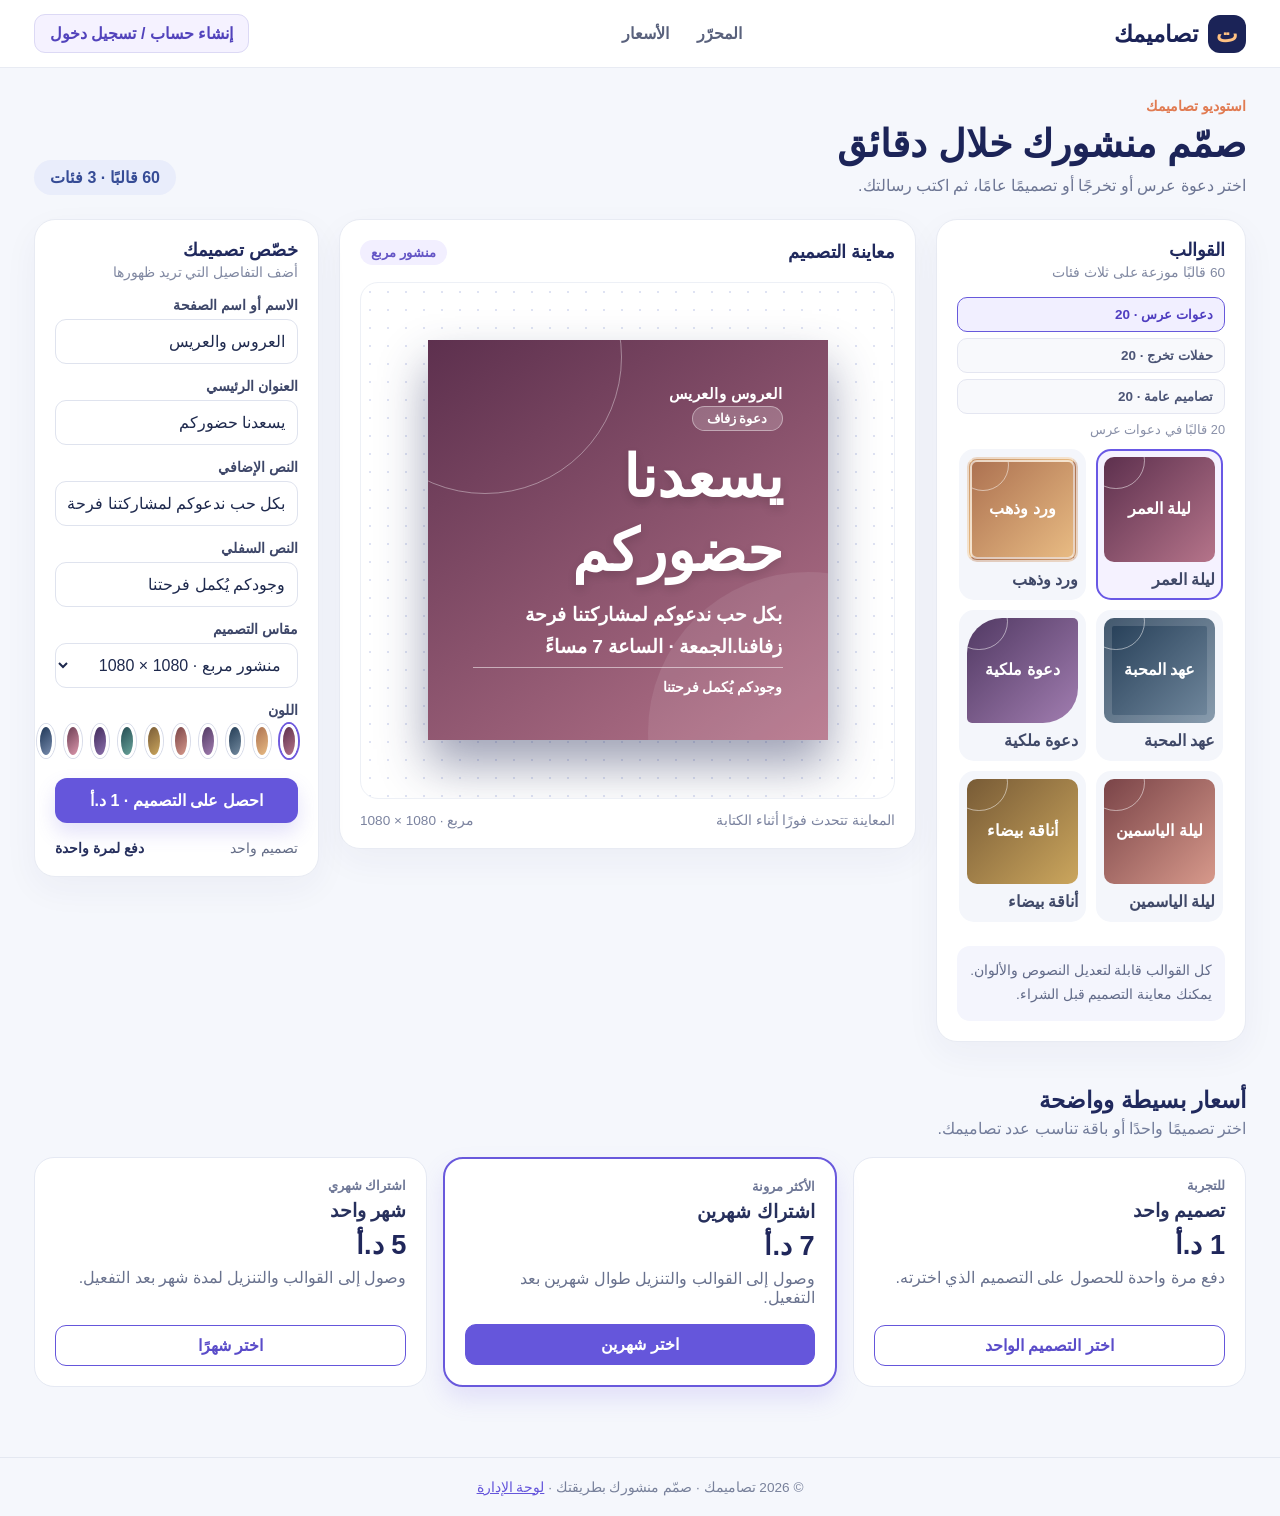
==== commit 2fd15664: "Update index.html" ====
--- a/index.html
+++ b/index.html
@@ -35,21 +35,111 @@
 function selectTemplate(t){current=t;category=t.category;palette=t.palette;$('brand').value=t.brand;$('title').value=t.title;$('desc').value=t.desc;$('footerText').value=t.footer;$('format').value='square';renderCategories();renderTemplates();renderColors();preview()}
 $('categoryTabs').addEventListener('click',e=>{const b=e.target.closest('[data-category]');if(b)selectTemplate(templates.find(t=>t.category===b.dataset.category))});$('templates').addEventListener('click',e=>{const b=e.target.closest('[data-template]');if(b)selectTemplate(templates.find(t=>t.id===b.dataset.template))});
 $('colors').addEventListener('click',e=>{let b=e.target.closest('[data-color]');if(!b)return;palette=Number(b.dataset.color);renderColors();preview()});['brand','title','desc','footerText','format'].forEach(id=>$(id).addEventListener(id==='format'?'change':'input',preview));
-const publicApi=location.hostname.endsWith('github.io')?'https://bostatik.sunlit-bat-3211.chatgpt.site':'';const plans={single:['تصميم واحد','1 د.أ'],month:['اشتراك شهر واحد','5 د.أ'],two:['اشتراك شهرين','7 د.أ']};fetch(publicApi+'/api/prices',{cache:'no-store'}).then(async r=>{if(!r.ok)throw Error();return r.json()}).then(({prices})=>{for(const k of ['single','month','two']){const amount=(prices[k]/1000).toLocaleString('ar-JO',{maximumFractionDigits:3});plans[k][1]=amount+' د.أ';$(k+'Amount').textContent=plans[k][1]}$('download').textContent='احصل على التصميم · '+plans.single[1]}).catch(()=>{document.querySelectorAll('[data-plan],#download').forEach(b=>{b.disabled=true;b.title='تعذر تحميل الأسعار'});$('download').textContent='تعذر تحميل الأسعار · حدّث الصفحة'});fetch(publicApi+'/api/subscriptions',{cache:'no-store'}).then(async r=>{if(!r.ok)throw Error();return r.json()}).then(({subscriptions})=>{const box=$('customPlans');box.innerHTML=subscriptions.map(({months,amountFils})=>{const key='sub:'+months;const name='اشتراك '+months+' أشهر';const amount=(amountFils/1000).toLocaleString('ar-JO',{maximumFractionDigits:3})+' د.أ';plans[key]=[name,amount];return `<article class="plan"><small>باقة إضافية</small><h3>${name}</h3><div class="amount">${amount}</div><p>وصول إلى القوالب لمدة ${months} أشهر بعد التفعيل.</p><button data-plan="${key}">اختر الباقة</button></article>`}).join('')}).catch(()=>{$('planLoadStatus').hidden=false;$('planLoadStatus').textContent='تعذر تحميل الاشتراكات الإضافية. حدّث الصفحة للمحاولة مجددًا.'});let siteUser=null,pendingPlan=null;
-function refreshAccount(){if(siteUser){$('accountOpen').textContent='حسابي · '+siteUser.name;document.querySelector('.auth-tabs').hidden=true;document.querySelectorAll('.auth-form').forEach(f=>f.classList.remove('active'));$('signedInBox').hidden=false;$('signedName').textContent=siteUser.name}else{$('accountOpen').textContent='إنشاء حساب / تسجيل دخول';document.querySelector('.auth-tabs').hidden=false;$('signedInBox').hidden=true;document.querySelectorAll('.auth-form').forEach(f=>f.classList.toggle('active',f.dataset.form==='register'))}}
-fetch('/api/auth',{cache:'no-store'}).then(r=>r.json()).then(d=>{siteUser=d.user||null;refreshAccount()}).catch(()=>{});
-function openPay(k){pendingPlan=k;$('planName').textContent=plans[k][0];$('planPrice').textContent=plans[k][1];if(siteUser){$('checkout').showModal();return}$('pendingPlanName').textContent=plans[k][0];$('pendingPlanPrice').textContent=plans[k][1];$('pendingPurchase').hidden=false;$('accountPrompt').hidden=false;$('authMessage').classList.remove('show');$('account').showModal()}
-$('download').onclick=()=>openPay('single');$('pricing').addEventListener('click',e=>{const b=e.target.closest('[data-plan]');if(b&&plans[b.dataset.plan])openPay(b.dataset.plan)});$('close').onclick=()=>$('checkout').close();$('checkout').onclick=e=>{if(e.target===$('checkout'))$('checkout').close()};
+
+const plans={single:['تصميم واحد','1 د.أ'],month:['اشتراك شهر واحد','5 د.أ'],two:['اشتراك شهرين','7 د.أ']};
+
+// محاكاة محلية للأسعار بدون الحاجة لخارج السيرفر
+for(const k of ['single','month','two']){
+    $(k+'Amount').textContent=plans[k][1]; }$('download').textContent='احصل على التصميم · '+plans.single[1];
+
+let siteUser = JSON.parse(localStorage.getItem('siteUser') || 'null');
+let pendingPlan=null;
+
+function refreshAccount(){
+    if(siteUser){
+        $('accountOpen').textContent='حسابي · '+siteUser.name;
+        document.querySelector('.auth-tabs').hidden=true;
+        document.querySelectorAll('.auth-form').forEach(f=>f.classList.remove('active'));
+        $('signedInBox').hidden=false;
+        $('signedName').textContent=siteUser.name;
+    }else{
+        $('accountOpen').textContent='إنشاء حساب / تسجيل دخول';
+        document.querySelector('.auth-tabs').hidden=false;
+        $('signedInBox').hidden=true;
+        document.querySelectorAll('.auth-form').forEach(f=>f.classList.toggle('active',f.dataset.form==='register'));
+    }
+}
+refreshAccount();
+
+function openPay(k){
+    pendingPlan=k;
+    $('planName').textContent=plans[k][0];$('planPrice').textContent=plans[k][1];
+    if(siteUser){$('checkout').showModal();return}$('pendingPlanName').textContent=plans[k][0];
+    $('pendingPlanPrice').textContent=plans[k][1];$('pendingPurchase').hidden=false;
+    $('accountPrompt').hidden=false;
+    $('authMessage').classList.remove('show');$('account').showModal();
+}
+
+$('download').onclick=()=>openPay('single');
+$('pricing').addEventListener('click',e=>{const b=e.target.closest('[data-plan]');if(b&&plans[b.dataset.plan])openPay(b.dataset.plan)});$('close').onclick=()=>$('checkout').close();$('checkout').onclick=e=>{if(e.target===$('checkout'))$('checkout').close()};
 $('accountOpen').onclick=()=>{$('pendingPurchase').hidden=true;$('accountPrompt').hidden=true;$('authMessage').classList.remove('show');$('account').showModal()};$('authClose').onclick=()=>$('account').close();$('account').onclick=e=>{if(e.target===$('account'))$('account').close()};
-document.querySelectorAll('[data-auth]').forEach(b=>b.addEventListener('click',()=>{let target=b.dataset.auth;document.querySelectorAll('.auth-tabs button').forEach(x=>x.classList.toggle('active',x.dataset.auth===target));document.querySelectorAll('.auth-form').forEach(x=>x.classList.toggle('active',x.dataset.form===target));$('authMessage').classList.remove('show')}));
-async function submitAuth(form,body){const button=form.querySelector('button[type=submit]');button.disabled=true;$('authMessage').classList.remove('show');try{const r=await fetch('/api/auth',{method:'POST',headers:{'Content-Type':'application/json'},body:JSON.stringify(body)});const d=await r.json();if(!r.ok)throw Error(d.error||'تعذرت العملية');if(body.action==='reset'){$('recoveryDisplay').textContent=d.recoveryCode;$('recoveryBox').hidden=false;form.hidden=true;$('authMessage').textContent='تم تغيير كلمة المرور. احفظ رمز الاسترداد الجديد.';$('authMessage').classList.add('show');return}siteUser=d.user;refreshAccount();form.reset();if(d.recoveryCode){$('recoveryDisplay').textContent=d.recoveryCode;$('recoveryBox').hidden=false;$('signedInBox').hidden=true}else{finishAccount()}}catch(e){$('authMessage').textContent=e.message||'تعذرت العملية';$('authMessage').classList.add('show')}finally{button.disabled=false}}
-$('registerForm').addEventListener('submit',e=>{e.preventDefault();submitAuth(e.currentTarget,{action:'register',name:$('regName').value,email:$('regEmail').value,password:$('regPassword').value,pin:$('regPin').value})});
-$('loginForm').addEventListener('submit',e=>{e.preventDefault();submitAuth(e.currentTarget,{action:'login',email:$('loginEmail').value,password:$('loginPassword').value,pin:$('loginPin').value})});
-$('forgotForm').addEventListener('submit',e=>{e.preventDefault();submitAuth(e.currentTarget,{action:'reset',email:$('forgotEmail').value,pin:$('forgotPin').value,recoveryCode:$('recoveryInput').value,newPassword:$('newPassword').value})});
+
+document.querySelectorAll('[data-auth]').forEach(b=>b.addEventListener('click',()=>{
+    let target=b.dataset.auth;
+    document.querySelectorAll('.auth-tabs button').forEach(x=>x.classList.toggle('active',x.dataset.auth===target));
+    document.querySelectorAll('.auth-form').forEach(x=>x.classList.toggle('active',x.dataset.form===target));
+    $('authMessage').classList.remove('show');
+}));
+
+// نظام محلي كامل لمعالجة الحسابات وتسجيل الدخول وتجنب أي أخطاء API خارجية
+async function submitAuth(form,body){
+    const button=form.querySelector('button[type=submit]');
+    button.disabled=true;
+    $('authMessage').classList.remove('show');
+    try{
+        await new Promise(r => setTimeout(r, 500)); // محاكاة وقت الاتصال
+
+        if(body.action==='register'){
+            siteUser = { name: body.name, email: body.email };
+            localStorage.setItem('siteUser', JSON.stringify(siteUser));
+            refreshAccount();
+            form.reset();
+            const randomRecovery = Math.random().toString(36).substring(2, 15) + Math.random().toString(36).substring(2, 15);
+            $('recoveryDisplay').textContent = randomRecovery;
+            $('recoveryBox').hidden = false;
+            $('signedInBox').hidden = true;
+            return;
+        } else if(body.action==='login'){
+            siteUser = { name: body.email.split('@')[0], email: body.email };
+            localStorage.setItem('siteUser', JSON.stringify(siteUser));
+            refreshAccount();
+            form.reset();
+            finishAccount();
+        } else if(body.action==='reset'){
+            const randomRecovery = Math.random().toString(36).substring(2, 15) + Math.random().toString(36).substring(2, 15);
+            $('recoveryDisplay').textContent = randomRecovery;
+            $('recoveryBox').hidden = false;
+            form.hidden = true;
+            $('authMessage').textContent = 'تم تغيير كلمة المرور بنجاح. احفظ رمز الاسترداد الجديد.';
+            $('authMessage').classList.add('show');
+            return;
+        }
+    }catch(e){
+        $('authMessage').textContent='تعذرت العملية، يجدر المحاولة مجدداً';
+        $('authMessage').classList.add('show');
+    }finally{
+        button.disabled=false;
+    }
+}
+
+$('registerForm').addEventListener('submit',e=>{e.preventDefault();submitAuth(e.currentTarget,{action:'register',name:$('regName').value,email:$('regEmail').value,password:$('regPassword').value,pin:$('regPin').value})});$('loginForm').addEventListener('submit',e=>{e.preventDefault();submitAuth(e.currentTarget,{action:'login',email:$('loginEmail').value,password:$('loginPassword').value,pin:$('loginPin').value})});$('forgotForm').addEventListener('submit',e=>{e.preventDefault();submitAuth(e.currentTarget,{action:'reset',email:$('forgotEmail').value,pin:$('forgotPin').value,recoveryCode:$('recoveryInput').value,newPassword:$('newPassword').value})});
+
 function finishAccount(){$('account').close();if(pendingPlan)$('checkout').showModal()}
-$('continueAccount').onclick=()=>{$('recoveryBox').hidden=true;$('forgotForm').hidden=false;finishAccount()};$('copyRecovery').onclick=()=>navigator.clipboard.writeText($('recoveryDisplay').textContent);
-$('logout').onclick=async()=>{await fetch('/api/auth',{method:'POST',headers:{'Content-Type':'application/json'},body:JSON.stringify({action:'logout'})});siteUser=null;$('recoveryBox').hidden=true;refreshAccount();$('account').close()};
-const params=new URLSearchParams(location.search);if(params.get('account')){const target=params.get('account');$('account').showModal();document.querySelector(`[data-auth="${['register','login','forgot'].includes(target)?target:'login'}"]`).click()}
-$('year').textContent=new Date().getFullYear();selectTemplate(current);
+$('continueAccount').onclick=()=>{$('recoveryBox').hidden=true;$('forgotForm').hidden=false;finishAccount()};$('copyRecovery').onclick=()=>navigator.clipboard.writeText($('recoveryDisplay').textContent);$('logout').onclick=async()=>{
+    siteUser=null;
+    localStorage.removeItem('siteUser');
+    $('recoveryBox').hidden=true;
+    refreshAccount();
+    $('account').close();
+};
+
+const params=new URLSearchParams(location.search);
+if(params.get('account')){
+    const target=params.get('account');
+    $('account').showModal();
+    document.querySelector(`[data-auth="${['register','login','forgot'].includes(target)?target:'login'}"]`).click();
+}
+$('year').textContent=new Date().getFullYear();
+selectTemplate(current);
 </script>
 </body></html>
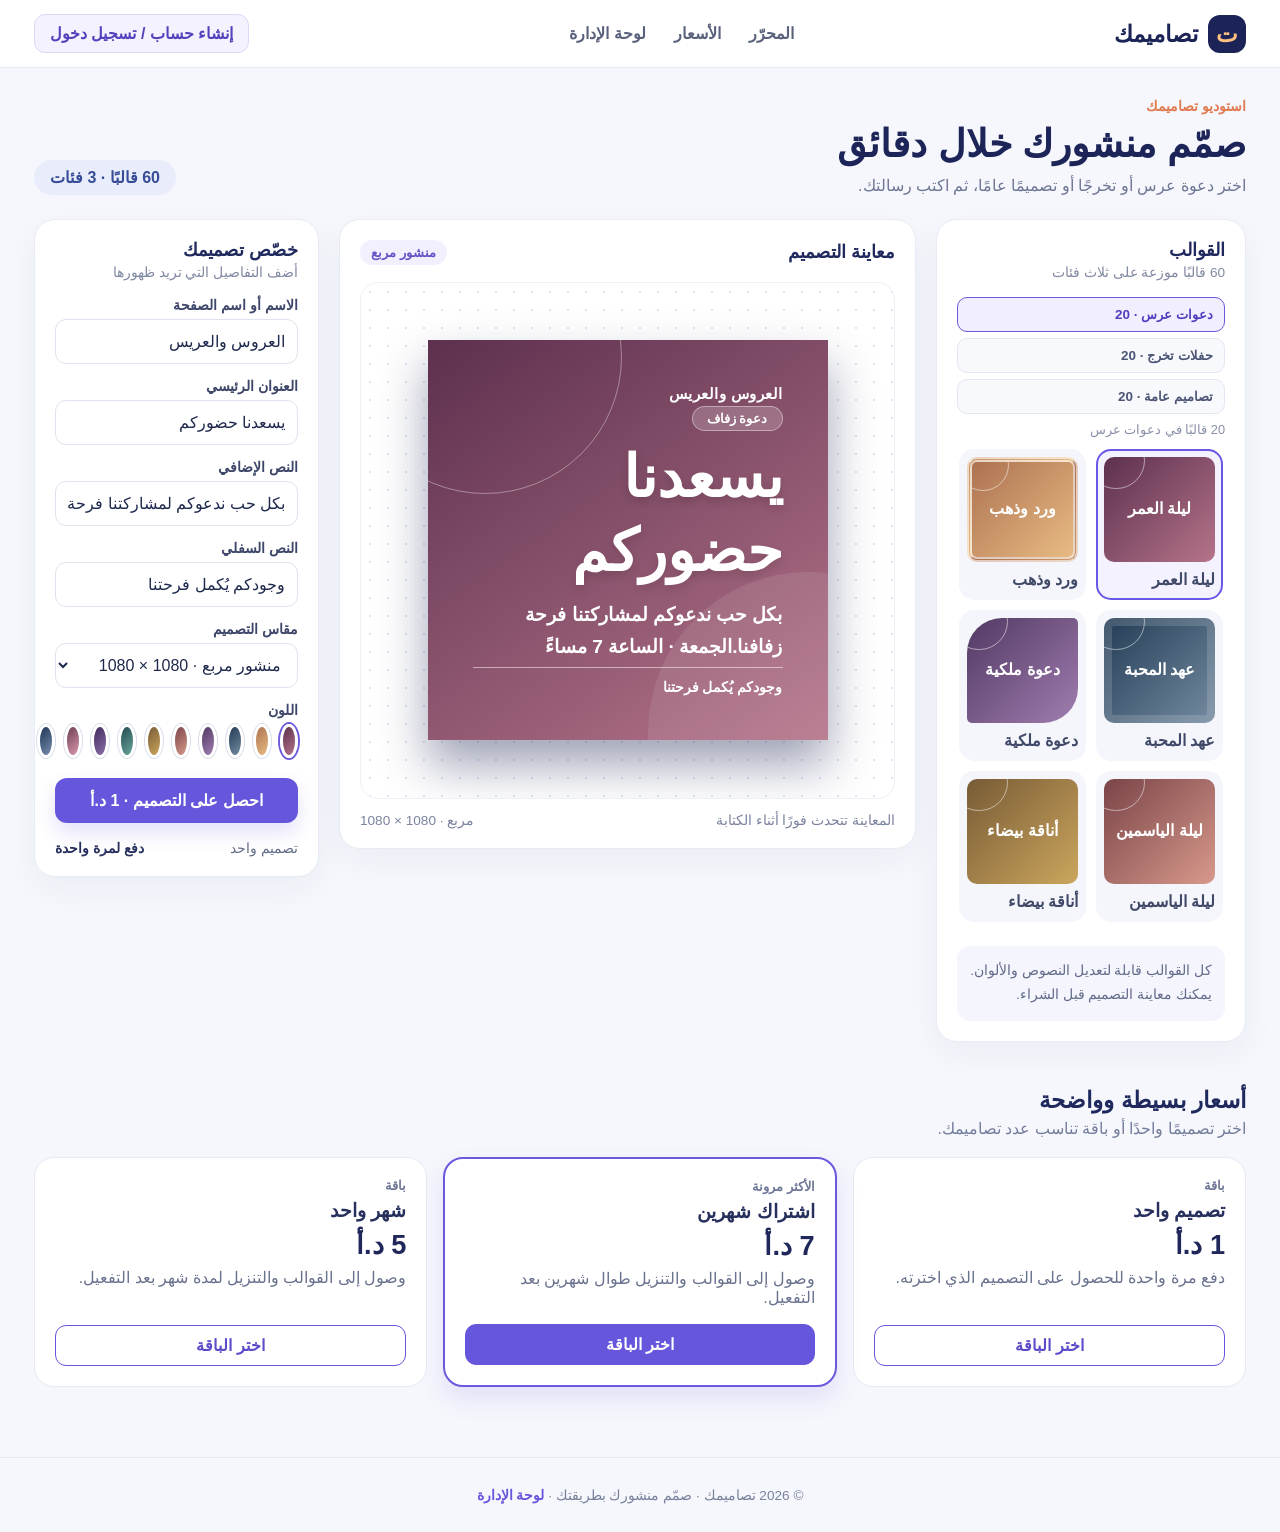
==== commit a8893450: "Update index.html" ====
--- a/index.html
+++ b/index.html
@@ -6,22 +6,32 @@
 <link rel="icon" type="image/svg+xml" href="/favicon.svg">
 <style>
 @import url('https://fonts.googleapis.com/css2?family=Cairo:wght@400;500;600;700;800;900&display=swap');
-:root{font-family:Cairo,Tahoma,Arial,sans-serif;color:#202648;background:#f5f7fc}*{box-sizing:border-box}body{margin:0}[hidden]{display:none!important}button,input,select{font:inherit}button{cursor:pointer}button:focus-visible,input:focus-visible,select:focus-visible{outline:3px solid #ffae69;outline-offset:2px}header{background:#fff;border-bottom:1px solid #e8ebf3}.head{max-width:1440px;margin:auto;padding:14px 34px;display:flex;align-items:center;justify-content:space-between;gap:20px}.logo{display:flex;align-items:center;gap:10px;font-size:1.45rem;font-weight:900;color:#1b2357;white-space:nowrap}.logo i{font-style:normal;background:#1b2357;color:#ffc182;border-radius:12px;width:38px;height:38px;display:grid;place-items:center}nav{display:flex;gap:28px}nav a{color:#59617c;text-decoration:none;font-weight:700}nav a:hover{color:#ef6c55}.head .pill{background:#fff2e8;color:#bc5839;padding:7px 14px;border-radius:30px;font-size:.85rem;font-weight:800}.shell{max-width:1440px;margin:auto;padding:30px 34px 70px}.intro{display:flex;justify-content:space-between;align-items:end;gap:18px;margin-bottom:24px}.eyebrow{color:#e17b52;font-weight:800;margin:0 0 3px;font-size:.9rem}.intro h1{font-size:clamp(1.7rem,3vw,2.5rem);line-height:1.4;color:#1c2458;margin:0}.intro p:last-child{margin:5px 0 0;color:#6d7694}.step{background:#e9edfb;color:#364c96;border-radius:50px;padding:8px 16px;font-weight:800;white-space:nowrap}.workspace{display:grid;grid-template-columns:minmax(265px,310px) minmax(330px,1fr) minmax(245px,285px);gap:20px;align-items:start}.panel{background:#fff;border:1px solid #e8ebf3;box-shadow:0 12px 35px #2431640c;border-radius:21px;padding:20px}.panel h2{font-size:1.1rem;margin:0;color:#20295d}.small{font-size:.85rem;color:#8189a2;margin:3px 0 17px}.category-tabs{display:grid;grid-template-columns:1fr;gap:6px;margin-bottom:8px}.category-tabs button{border:1px solid #e4e6f1;background:#f8f9fc;color:#4c5576;border-radius:10px;padding:9px 11px;text-align:right;font-weight:800;font-size:.84rem}.category-tabs button.active{border-color:#6759db;background:#f1efff;color:#4f3ec0}.template-count{font-size:.8rem;color:#8990a8;margin:8px 0 10px}.templates{max-height:480px;overflow:auto;padding:2px}.mini{position:relative;white-space:pre-line;overflow:hidden}.mini::after{content:'';position:absolute;width:50%;aspect-ratio:1;border:1px solid #ffffff80;border-radius:50%;left:-15%;top:-24%}.mini.layout-2{border:5px double #ffffff9c}.mini.layout-3{box-shadow:inset 0 0 0 8px #ffffff25}.mini.layout-4{border-radius:35px 5px 35px 5px}.mini.layout-5{background-image:linear-gradient(160deg,transparent 50%,#ffffff30 50%)}.art.layout-2{border:12px double #ffffff80;text-align:center}.art.layout-2 .art-bottom{text-align:center}.art.layout-3{box-shadow:inset 0 0 0 14px #ffffff25,0 25px 45px #252c5870}.art.layout-3 .art-main{border-right:5px solid #ffffffb0;padding-right:16px}.art.layout-4{text-align:center}.art.layout-4 .art-main{background:#ffffff20;border:1px solid #ffffff8c;padding:20px 8px;border-radius:100px}.art.layout-4 .art-bottom{text-align:center}.art.layout-5{background-image:linear-gradient(155deg,var(--c1) 57%,var(--c2) 57%)}.art.layout-5 .art-title{font-style:italic}.art.layout-5 .art-main{transform:translateY(-8%)}.templates{display:grid;grid-template-columns:1fr 1fr;gap:10px}.template{border:2px solid transparent;background:#f4f6fb;padding:6px;border-radius:15px;text-align:right;color:#404968;font-weight:800;line-height:1.5}.template.active{border-color:#6958e5;background:#f5f2ff}.mini{display:grid;place-items:center;text-align:center;height:105px;border-radius:10px;margin-bottom:6px;font-weight:900;font-size:1rem;line-height:1.5;padding:8px}.mini.offer{background:linear-gradient(140deg,#f6ab69,#f07074);color:white}.mini.greet{background:linear-gradient(130deg,#452c76,#8c70c7);color:#f8e5b3}.mini.new{background:linear-gradient(130deg,#152d56,#1f91a3);color:#fff}.mini.story{background:linear-gradient(130deg,#ec6590,#7d4acb);color:white}.hint{margin-top:19px;background:#f4f5fd;border-radius:13px;padding:13px;color:#626b89;font-size:.85rem;line-height:1.8}.editor{min-height:630px;display:flex;flex-direction:column}.editor-top{display:flex;align-items:center;justify-content:space-between;gap:10px;margin-bottom:17px}.badge{color:#6354c5;background:#f2efff;border-radius:30px;padding:5px 11px;font-weight:800;font-size:.8rem}.stage{flex:1;background:radial-gradient(#dfe3f3 1px,transparent 1px);background-size:18px 18px;border:1px solid #edf0f6;border-radius:18px;display:grid;place-items:center;padding:24px;min-height:450px;overflow:hidden}.art{position:relative;aspect-ratio:1;width:min(100%,400px);display:flex;flex-direction:column;justify-content:space-between;padding:clamp(25px,4vw,45px);overflow:hidden;box-shadow:0 25px 45px #252c5870;isolation:isolate;color:white;background:linear-gradient(145deg,var(--c1),var(--c2));text-align:right}.art::before{content:'';position:absolute;width:68%;aspect-ratio:1;border:1px solid #ffffff60;border-radius:50%;left:-20%;top:-30%;z-index:-1}.art::after{content:'';position:absolute;width:80%;aspect-ratio:1;background:#ffffff16;border-radius:50%;right:-35%;bottom:-38%;z-index:-1}.art-top{font-size:clamp(.7rem,1.2vw,.95rem);font-weight:800;letter-spacing:.03em}.art-main{margin:auto 0}.art-kicker{display:inline-block;padding:4px 14px;background:#ffffff31;border:1px solid #ffffff66;border-radius:50px;font-weight:800;font-size:clamp(.7rem,1vw,.9rem);margin-bottom:10px}.art-title{font-weight:900;font-size:clamp(2rem,4.5vw,4rem);line-height:1.28;white-space:pre-wrap;overflow-wrap:anywhere;text-shadow:0 4px 10px #0002}.art-desc{font-size:clamp(.9rem,1.6vw,1.2rem);font-weight:700;line-height:1.7;margin-top:10px;white-space:pre-wrap;overflow-wrap:anywhere}.art-bottom{border-top:1px solid #ffffff85;padding-top:11px;font-weight:800;font-size:.9rem}.art.story-size{aspect-ratio:9/16;width:min(100%,245px)}.story-size .art-title{font-size:2.5rem}.editor-foot{display:flex;justify-content:space-between;align-items:center;color:#7b839f;font-size:.85rem;margin-top:13px}.fields label{display:block;color:#3e4769;font-weight:800;font-size:.9rem;margin:14px 0 6px}.fields input,.fields select{width:100%;border:1px solid #dfe3ee;border-radius:11px;background:#fff;padding:10px 12px;color:#1e294d;min-height:45px}.fields input:focus{border-color:#7766da}.colors{display:flex;gap:9px}.swatch{width:34px;height:34px;border-radius:50%;border:3px solid #fff;box-shadow:0 0 0 1px #d8dce9}.swatch.active{box-shadow:0 0 0 2px #6f5add}.primary{background:#6556db;color:white;border:none;border-radius:12px;font-weight:900;padding:13px 17px;box-shadow:0 10px 20px #6556db2e}.primary:hover{background:#5142c4}.full{width:100%;margin-top:20px}.price-line{display:flex;justify-content:space-between;margin-top:17px;color:#646d87;font-size:.85rem}.price-line strong{color:#27305e}.pricing{margin-top:44px}.pricing h2{font-size:1.45rem;color:#20295d;margin:0 0 5px}.pricing>p{color:#737d9b;margin:0 0 19px}.plans{display:grid;grid-template-columns:repeat(3,1fr);gap:16px}.plan{background:white;border:1px solid #e5e9f3;border-radius:20px;padding:20px;display:flex;flex-direction:column;gap:7px}.plans-extra{display:contents}.plan.featured{border:2px solid #6959dc;box-shadow:0 12px 25px #6e5ce025}.plan small{color:#6f7897;font-weight:700}.plan h3{margin:0;color:#27305c}.amount{font-size:1.7rem;font-weight:900;color:#20275b}.plan p{margin:0;color:#69728e;flex:1}.plan button{margin-top:10px;border:1px solid #6556db;border-radius:11px;padding:10px;background:#fff;color:#5a4cc9;font-weight:800}.plan.featured button{background:#6556db;color:white}.account-btn{border:1px solid #dcd9f5;background:#f5f2ff;color:#5243bc;border-radius:11px;padding:9px 15px;font-weight:800}.account-btn:hover{background:#ebe5ff}.account-prompt{color:#5345b9;font-weight:800;margin:10px 0}.auth-tabs{display:flex;gap:7px;background:#f2f3f9;padding:5px;border-radius:12px;margin:18px 0}.auth-tabs button{flex:1;border:0;background:transparent;border-radius:9px;padding:8px;color:#69728d;font-weight:800}.auth-tabs button.active{background:white;color:#5748c7;box-shadow:0 2px 8px #222d5517}.auth-form{display:none}.auth-form.active{display:block}.auth-form label{display:block;font-weight:800;font-size:.9rem;margin:12px 0 5px}.auth-form input{width:100%;padding:11px;border:1px solid #dce1ed;border-radius:10px}.auth-form p{color:#6b7492;font-size:.85rem;line-height:1.8}.link-button{background:none;border:0;color:#5e4fd2;font-weight:800;padding:8px 0}.recovery-box{background:#f2efff}.auth-form input:invalid:focus{border-color:#d77668}#recoveryDisplay{display:block;direction:ltr;text-align:center;word-break:break-all;padding:12px;background:#f3f4fa;border-radius:10px;font-size:1rem;font-weight:800}#recoveryBox{background:#f4f2ff;border-radius:14px;padding:17px;line-height:1.8;margin-top:14px}#recoveryBox p{font-size:.85rem;color:#5a6482}.auth-message{display:none;background:#fff5e9;border:1px solid #f4d8ae;border-radius:10px;padding:12px;color:#745327;font-size:.85rem;line-height:1.7;margin-top:15px}.auth-message.show{display:block}dialog{border:0;border-radius:22px;padding:0;max-width:min(94vw,470px);width:100%;box-shadow:0 25px 80px #111c4d66;color:#202648}dialog::backdrop{background:#182451a8}.modal{padding:25px}.modal-head{display:flex;justify-content:space-between;align-items:center;gap:15px}.modal h2{margin:0;font-size:1.4rem;color:#20295d}.close{border:0;background:#f0f2f8;border-radius:8px;font-size:1.3rem;width:35px;height:35px}.chosen{display:flex;justify-content:space-between;align-items:center;background:#f5f3ff;border:1px solid #e8e2ff;border-radius:13px;padding:15px;margin:17px 0;font-weight:800}.chosen strong{color:#5b4bc9}.pay-option{border:1px solid #e3e7f1;border-radius:12px;padding:13px 15px;margin:9px 0;display:flex;align-items:center;gap:12px;font-weight:800}.pay-option input{accent-color:#6556db;width:18px;height:18px}.notice{font-size:.85rem;line-height:1.8;color:#6a728d;background:#f5f7fb;padding:12px;border-radius:11px;margin-top:16px}.disabled{background:#a6aac4;box-shadow:none;cursor:not-allowed}.modal .full{margin-top:15px}footer{border-top:1px solid #e4e8f1;color:#78819b;text-align:center;padding:21px;font-size:.85rem}@media(max-width:1050px){.workspace{grid-template-columns:250px 1fr}.fields{grid-column:1/-1}.fields .form-grid{display:grid;grid-template-columns:repeat(2,1fr);gap:0 20px}.art-title{font-size:3rem}}@media(max-width:720px){.head{padding:12px 18px}nav{display:none}.shell{padding:20px 15px 45px}.intro{align-items:start}.step{display:none}.workspace{display:flex;flex-direction:column}.workspace>.panel{width:100%}.templates{grid-template-columns:repeat(4,minmax(125px,1fr));overflow:auto}.editor{min-height:0}.stage{min-height:400px;padding:15px}.art{width:min(100%,350px)}.art-title{font-size:clamp(2rem,9vw,3.3rem)}.fields .form-grid{display:block}.plans{grid-template-columns:1fr}.plan{min-height:190px}}
+:root{font-family:Cairo,Tahoma,Arial,sans-serif;color:#202648;background:#f5f7fc}*{box-sizing:border-box}body{margin:0}[hidden]{display:none!important}button,input,select{font:inherit}button{cursor:pointer}button:focus-visible,input:focus-visible,select:focus-visible{outline:3px solid #ffae69;outline-offset:2px}header{background:#fff;border-bottom:1px solid #e8ebf3}.head{max-width:1440px;margin:auto;padding:14px 34px;display:flex;align-items:center;justify-content:space-between;gap:20px}.logo{display:flex;align-items:center;gap:10px;font-size:1.45rem;font-weight:900;color:#1b2357;white-space:nowrap}.logo i{font-style:normal;background:#1b2357;color:#ffc182;border-radius:12px;width:38px;height:38px;display:grid;place-items:center}nav{display:flex;gap:28px}nav a{color:#59617c;text-decoration:none;font-weight:700}nav a:hover{color:#ef6c55}.shell{max-width:1440px;margin:auto;padding:30px 34px 70px}.intro{display:flex;justify-content:space-between;align-items:end;gap:18px;margin-bottom:24px}.eyebrow{color:#e17b52;font-weight:800;margin:0 0 3px;font-size:.9rem}.intro h1{font-size:clamp(1.7rem,3vw,2.5rem);line-height:1.4;color:#1c2458;margin:0}.intro p:last-child{margin:5px 0 0;color:#6d7694}.step{background:#e9edfb;color:#364c96;border-radius:50px;padding:8px 16px;font-weight:800;white-space:nowrap}.workspace{display:grid;grid-template-columns:minmax(265px,310px) minmax(330px,1fr) minmax(245px,285px);gap:20px;align-items:start}.panel{background:#fff;border:1px solid #e8ebf3;box-shadow:0 12px 35px #2431640c;border-radius:21px;padding:20px}.panel h2{font-size:1.1rem;margin:0;color:#20295d}.small{font-size:.85rem;color:#8189a2;margin:3px 0 17px}.category-tabs{display:grid;grid-template-columns:1fr;gap:6px;margin-bottom:8px}.category-tabs button{border:1px solid #e4e6f1;background:#f8f9fc;color:#4c5576;border-radius:10px;padding:9px 11px;text-align:right;font-weight:800;font-size:.84rem}.category-tabs button.active{border-color:#6759db;background:#f1efff;color:#4f3ec0}.template-count{font-size:.8rem;color:#8990a8;margin:8px 0 10px}.templates{max-height:480px;overflow:auto;padding:2px}.mini{position:relative;white-space:pre-line;overflow:hidden}.mini::after{content:'';position:absolute;width:50%;aspect-ratio:1;border:1px solid #ffffff80;border-radius:50%;left:-15%;top:-24%}.mini.layout-2{border:5px double #ffffff9c}.mini.layout-3{box-shadow:inset 0 0 0 8px #ffffff25}.mini.layout-4{border-radius:35px 5px 35px 5px}.mini.layout-5{background-image:linear-gradient(160deg,transparent 50%,#ffffff30 50%)}.templates{display:grid;grid-template-columns:1fr 1fr;gap:10px}.template{border:2px solid transparent;background:#f4f6fb;padding:6px;border-radius:15px;text-align:right;color:#404968;font-weight:800;line-height:1.5}.template.active{border-color:#6958e5;background:#f5f2ff}.mini{display:grid;place-items:center;text-align:center;height:105px;border-radius:10px;margin-bottom:6px;font-weight:900;font-size:1rem;line-height:1.5;padding:8px}.mini.offer{background:linear-gradient(140deg,#f6ab69,#f07074);color:white}.mini.greet{background:linear-gradient(130deg,#452c76,#8c70c7);color:#f8e5b3}.mini.new{background:linear-gradient(130deg,#152d56,#1f91a3);color:#fff}.mini.story{background:linear-gradient(130deg,#ec6590,#7d4acb);color:white}.hint{margin-top:19px;background:#f4f5fd;border-radius:13px;padding:13px;color:#626b89;font-size:.85rem;line-height:1.8}.editor{min-height:630px;display:flex;flex-direction:column}.editor-top{display:flex;align-items:center;justify-content:space-between;gap:10px;margin-bottom:17px}.badge{color:#6354c5;background:#f2efff;border-radius:30px;padding:5px 11px;font-weight:800;font-size:.8rem}.stage{flex:1;background:radial-gradient(#dfe3f3 1px,transparent 1px);background-size:18px 18px;border:1px solid #edf0f6;border-radius:18px;display:grid;place-items:center;padding:24px;min-height:450px;overflow:hidden}.art{position:relative;aspect-ratio:1;width:min(100%,400px);display:flex;flex-direction:column;justify-content:space-between;padding:clamp(25px,4vw,45px);overflow:hidden;box-shadow:0 25px 45px #252c5870;isolation:isolate;color:white;background:linear-gradient(145deg,var(--c1),var(--c2));text-align:right}.art::before{content:'';position:absolute;width:68%;aspect-ratio:1;border:1px solid #ffffff60;border-radius:50%;left:-20%;top:-30%;z-index:-1}.art::after{content:'';position:absolute;width:80%;aspect-ratio:1;background:#ffffff16;border-radius:50%;right:-35%;bottom:-38%;z-index:-1}.art-top{font-size:clamp(.7rem,1.2vw,.95rem);font-weight:800;letter-spacing:.03em}.art-main{margin:auto 0}.art-kicker{display:inline-block;padding:4px 14px;background:#ffffff31;border:1px solid #ffffff66;border-radius:50px;font-weight:800;font-size:clamp(.7rem,1vw,.9rem);margin-bottom:10px}.art-title{font-weight:900;font-size:clamp(2rem,4.5vw,4rem);line-height:1.28;white-space:pre-wrap;overflow-wrap:anywhere;text-shadow:0 4px 10px #0002}.art-desc{font-size:clamp(.9rem,1.6vw,1.2rem);font-weight:700;line-height:1.7;margin-top:10px;white-space:pre-wrap;overflow-wrap:anywhere}.art-bottom{border-top:1px solid #ffffff85;padding-top:11px;font-weight:800;font-size:.9rem}.art.story-size{aspect-ratio:9/16;width:min(100%,245px)}.story-size .art-title{font-size:2.5rem}.editor-foot{display:flex;justify-content:space-between;align-items:center;color:#7b839f;font-size:.85rem;margin-top:13px}.fields label{display:block;color:#3e4769;font-weight:800;font-size:.9rem;margin:14px 0 6px}.fields input,.fields select{width:100%;border:1px solid #dfe3ee;border-radius:11px;background:#fff;padding:10px 12px;color:#1e294d;min-height:45px}.fields input:focus{border-color:#7766da}.colors{display:flex;gap:9px}.swatch{width:34px;height:34px;border-radius:50%;border:3px solid #fff;box-shadow:0 0 0 1px #d8dce9}.swatch.active{box-shadow:0 0 0 2px #6f5add}.primary{background:#6556db;color:white;border:none;border-radius:12px;font-weight:900;padding:13px 17px;box-shadow:0 10px 20px #6556db2e}.primary:hover{background:#5142c4}.full{width:100%;margin-top:20px}.price-line{display:flex;justify-content:space-between;margin-top:17px;color:#646d87;font-size:.85rem}.price-line strong{color:#27305e}.pricing{margin-top:44px}.pricing h2{font-size:1.45rem;color:#20295d;margin:0 0 5px}.pricing>p{color:#737d9b;margin:0 0 19px}.plans{display:grid;grid-template-columns:repeat(3,1fr);gap:16px}.plan{background:white;border:1px solid #e5e9f3;border-radius:20px;padding:20px;display:flex;flex-direction:column;gap:7px}.plans-extra{display:contents}.plan.featured{border:2px solid #6959dc;box-shadow:0 12px 25px #6e5ce025}.plan small{color:#6f7897;font-weight:700}.plan h3{margin:0;color:#27305c}.amount{font-size:1.7rem;font-weight:900;color:#20275b}.plan p{margin:0;color:#69728e;flex:1}.plan button{margin-top:10px;border:1px solid #6556db;border-radius:11px;padding:10px;background:#fff;color:#5a4cc9;font-weight:800}.plan.featured button{background:#6556db;color:white}.account-btn{border:1px solid #dcd9f5;background:#f5f2ff;color:#5243bc;border-radius:11px;padding:9px 15px;font-weight:800}.account-btn:hover{background:#ebe5ff}.account-prompt{color:#5345b9;font-weight:800;margin:10px 0}.auth-tabs{display:flex;gap:7px;background:#f2f3f9;padding:5px;border-radius:12px;margin:18px 0}.auth-tabs button{flex:1;border:0;background:transparent;border-radius:9px;padding:8px;color:#69728d;font-weight:800}.auth-tabs button.active{background:white;color:#5748c7;box-shadow:0 2px 8px #222d5517}.auth-form{display:none}.auth-form.active{display:block}.auth-form label{display:block;font-weight:800;font-size:.9rem;margin:12px 0 5px}.auth-form input{width:100%;padding:11px;border:1px solid #dce1ed;border-radius:10px}.auth-form p{color:#6b7492;font-size:.85rem;line-height:1.8}.link-button{background:none;border:0;color:#5e4fd2;font-weight:800;padding:8px 0}.recovery-box{background:#f2efff}#recoveryDisplay{display:block;direction:ltr;text-align:center;word-break:break-all;padding:12px;background:#f3f4fa;border-radius:10px;font-size:1rem;font-weight:800}#recoveryBox{background:#f4f2ff;border-radius:14px;padding:17px;line-height:1.8;margin-top:14px}#recoveryBox p{font-size:.85rem;color:#5a6482}.auth-message{display:none;background:#fff5e9;border:1px solid #f4d8ae;border-radius:10px;padding:12px;color:#745327;font-size:.85rem;line-height:1.7;margin-top:15px}.auth-message.show{display:block}dialog{border:0;border-radius:22px;padding:0;max-width:min(94vw,470px);width:100%;box-shadow:0 25px 80px #111c4d66;color:#202648}dialog::backdrop{background:#182451a8}.modal{padding:25px}.modal-head{display:flex;justify-content:space-between;align-items:center;gap:15px}.modal h2{margin:0;font-size:1.4rem;color:#20295d}.close{border:0;background:#f0f2f8;border-radius:8px;font-size:1.3rem;width:35px;height:35px}.chosen{display:flex;justify-content:space-between;align-items:center;background:#f5f3ff;border:1px solid #e8e2ff;border-radius:13px;padding:15px;margin:17px 0;font-weight:800}.chosen strong{color:#5b4bc9}.pay-option{border:1px solid #e3e7f1;border-radius:12px;padding:13px 15px;margin:9px 0;display:flex;align-items:center;gap:12px;font-weight:800}.pay-option input{accent-color:#6556db;width:18px;height:18px}.notice{font-size:.85rem;line-height:1.8;color:#6a728d;background:#f5f7fb;padding:12px;border-radius:11px;margin-top:16px}.disabled{background:#a6aac4;box-shadow:none;cursor:not-allowed}.modal .full{margin-top:15px}footer{border-top:1px solid #e4e8f1;color:#78819b;text-align:center;padding:21px;font-size:.85rem}
+/* Admin Modal Style */
+.admin-card{background:#f8f9fc;border:1px solid #e2e6f0;padding:15px;border-radius:12px;margin-bottom:10px;display:flex;justify-content:space-between;align-items:center}
 </style>
 </head>
 <body>
-<header><div class="head"><div class="logo"><i>ت</i> تصاميمك</div><nav><a href="#studio">المحرّر</a><a href="#pricing">الأسعار</a></nav><button class="account-btn" id="accountOpen">إنشاء حساب / تسجيل دخول</button></div></header>
+<header><div class="head"><div class="logo"><i>ت</i> تصاميمك</div><nav><a href="#studio">المحرّر</a><a href="#pricing">الأسعار</a><a href="#" id="openAdmin">لوحة الإدارة</a></nav><button class="account-btn" id="accountOpen">إنشاء حساب / تسجيل دخول</button></div></header>
 <main class="shell"><div class="intro"><div><p class="eyebrow">استوديو تصاميمك</p><h1>صمّم منشورك خلال دقائق</h1><p>اختر دعوة عرس أو تخرجًا أو تصميمًا عامًا، ثم اكتب رسالتك.</p></div><span class="step">60 قالبًا · 3 فئات</span></div>
 <section class="workspace" id="studio" aria-label="محرّر التصميم"><aside class="panel"><h2>القوالب</h2><p class="small">60 قالبًا موزعة على ثلاث فئات</p><div class="category-tabs" id="categoryTabs" role="tablist" aria-label="فئات القوالب"></div><p class="template-count" id="templateCount"></p><div class="templates" id="templates"></div><div class="hint">كل القوالب قابلة لتعديل النصوص والألوان. يمكنك معاينة التصميم قبل الشراء.</div></aside>
 <div class="panel editor"><div class="editor-top"><h2>معاينة التصميم</h2><span class="badge" id="formatBadge">منشور مربع</span></div><div class="stage"><div class="art" id="art"><div class="art-top" id="brandPreview">اسم مشروعك</div><div class="art-main"><span class="art-kicker" id="kickerPreview">عرض خاص</span><div class="art-title" id="titlePreview">عرض يستحق<br>الانتباه</div><div class="art-desc" id="descPreview">شارك جمهورك أحدث عروضك بطريقة مميزة.</div></div><div class="art-bottom" id="footerPreview">تابعونا للمزيد</div></div></div><div class="editor-foot"><span>المعاينة تتحدث فورًا أثناء الكتابة</span><span id="sizeLabel">مربع · 1080 × 1080</span></div></div>
 <aside class="panel fields"><h2>خصّص تصميمك</h2><p class="small">أضف التفاصيل التي تريد ظهورها</p><div class="form-grid"><div><label for="brand">الاسم أو اسم الصفحة</label><input id="brand" maxlength="42" value="اسم مشروعك"></div><div><label for="title">العنوان الرئيسي</label><input id="title" maxlength="65" value="عرض يستحق الانتباه"></div><div><label for="desc">النص الإضافي</label><input id="desc" maxlength="110" value="شارك جمهورك أحدث عروضك بطريقة مميزة."></div><div><label for="footerText">النص السفلي</label><input id="footerText" maxlength="45" value="تابعونا للمزيد"></div><div><label for="format">مقاس التصميم</label><select id="format"><option value="square">منشور مربع · 1080 × 1080</option><option value="story">قصة · 1080 × 1920</option></select></div><div><label>اللون</label><div class="colors" id="colors"></div></div></div><button class="primary full" id="download">احصل على التصميم · 1 د.أ</button><div class="price-line"><span>تصميم واحد</span><strong>دفع لمرة واحدة</strong></div></aside></section>
-<section class="pricing" id="pricing"><h2>أسعار بسيطة وواضحة</h2><p>اختر تصميمًا واحدًا أو باقة تناسب عدد تصاميمك.</p><p id="planLoadStatus" role="status" hidden></p><div class="plans"><article class="plan"><small>للتجربة</small><h3>تصميم واحد</h3><div class="amount" id="singleAmount">1 د.أ</div><p>دفع مرة واحدة للحصول على التصميم الذي اخترته.</p><button data-plan="single">اختر التصميم الواحد</button></article><article class="plan featured"><small>الأكثر مرونة</small><h3>اشتراك شهرين</h3><div class="amount" id="twoAmount">7 د.أ</div><p>وصول إلى القوالب والتنزيل طوال شهرين بعد التفعيل.</p><button data-plan="two">اختر شهرين</button></article><article class="plan"><small>اشتراك شهري</small><h3>شهر واحد</h3><div class="amount" id="monthAmount">5 د.أ</div><p>وصول إلى القوالب والتنزيل لمدة شهر بعد التفعيل.</p><button data-plan="month">اختر شهرًا</button></article><div id="customPlans" class="plans-extra"></div></div></section></main>
-<footer>© <span id="year"></span> تصاميمك · صمّم منشورك بطريقتك · <a href="/admin" style="color:#6556db">لوحة الإدارة</a></footer>
+<section class="pricing" id="pricing"><h2>أسعار بسيطة وواضحة</h2><p>اختر تصميمًا واحدًا أو باقة تناسب عدد تصاميمك.</p><p id="planLoadStatus" role="status" hidden></p><div class="plans" id="plansContainer"></div></section></main>
+<footer>© <span id="year"></span> تصاميمك · صمّم منشورك بطريقتك · <button type="button" class="link-button" id="footerAdmin" style="color:#6556db">لوحة الإدارة</button></footer>
+
+<!-- مودال لوحة الإدارة -->
+<dialog id="adminModal" aria-labelledby="adminTitle"><div class="modal"><div class="modal-head"><h2 id="adminTitle">لوحة الإدارة - إدارة الاشتراكات</h2><button class="close" id="closeAdmin" aria-label="إغلاق">×</button></div><p class="small" style="margin-top:10px">أضف أو احذف باقات الاشتراكات لتظهر مباشرة في الموقع.</p><div id="adminPlansList" style="max-height:250px;overflow-y:auto;margin-bottom:15px"></div><hr style="border:0;border-top:1px solid #e8ebf3;margin:15px 0"><h3>إضافة اشتراك جديد</h3><form id="addPlanForm"><label for="newPlanName">اسم الباقة (مثلاً: اشتراك 3 أشهر)</label><input id="newPlanName" required style="margin-bottom:10px"><label for="newPlanPrice">السعر (بالدينار، مثلاً: 10)</label><input id="newPlanPrice" type="number" required style="margin-bottom:15px"><button class="primary full" type="submit" style="margin-top:0">إضافة الباقة للموقع</button></form></div></dialog>
+
+<!-- مودال الحساب -->
 <dialog id="account" aria-labelledby="authTitle"><div class="modal"><div class="modal-head"><h2 id="authTitle">حساب تصاميمك</h2><button class="close" id="authClose" aria-label="إغلاق">×</button></div><div class="chosen" id="pendingPurchase" hidden><span id="pendingPlanName"></span><strong id="pendingPlanPrice"></strong></div><p id="accountPrompt" class="account-prompt" hidden>أنشئ حسابًا أو سجّل دخولك أولًا للمتابعة إلى الدفع.</p><div class="auth-tabs"><button type="button" class="active" data-auth="register">إنشاء حساب</button><button type="button" data-auth="login">تسجيل دخول</button><button type="button" data-auth="forgot">نسيت كلمة المرور؟</button></div>
-<form class="auth-form active" id="registerForm" data-form="register"><label for="regName">الاسم</label><input id="regName" autocomplete="name" required maxlength="80"><label for="regEmail">البريد الإلكتروني</label><input id="regEmail" type="email" autocomplete="email" required><label for="regPassword">كلمة المرور</label><input id="regPassword" type="password" autocomplete="new-password" required minlength="12"><label for="regPin">رمز التحقق الشخصي · 4 أرقام</label><input id="regPin" type="password" inputmode="numeric" autocomplete="off" pattern="[0-9]{4}" minlength="4" maxlength="4" required aria-describedby="pinHelp"><p id="pinHelp">اختر رمزًا مختلفًا عن كلمة المرور. يُستخدم كخطوة إضافية عند التحقق من الحساب، وليس بديلًا عن تأكيد البريد الإلكتروني.</p><button class="primary full" type="submit">إنشاء الحساب</button></form>
-<form class="auth-form" id="loginForm" data-form="login"><label for="loginEmail">البريد الإلكتروني</label><input id="loginEmail" type="email" autocomplete="email" required><label for="loginPassword">كلمة المرور</label><input id="loginPassword" type="password" autocomplete="current-password" required><label for="loginPin">رمز التحقق · 4 أرقام</label><input id="loginPin" type="password" inputmode="numeric" autocomplete="off" pattern="[0-9]{4}" minlength="4" maxlength="4" required><button class="primary full" type="submit">تسجيل الدخول</button><button class="link-button" type="button" data-auth="forgot">نسيت كلمة المرور؟</button></form>
-<form class="auth-form" id="forgotForm" data-form="forgot"><p>أدخل بريدك الإلكتروني لطلب رابط إعادة تعيين كلمة المرور. استخدم رمز التحقق ورمز الاسترداد الذي حفظته عند إنشاء الحساب. رمز التحقق وحده لا يكفي لإعادة تعيين كلمة المرور.</p><label for="forgotEmail">البريد الإلكتروني</label><input id="forgotEmail" type="email" autocomplete="email" required><label for="forgotPin">رمز التحقق · 4 أرقام</label><input id="forgotPin" type="password" inputmode="numeric" autocomplete="off" pattern="[0-9]{4}" minlength="4" maxlength="4" required><label for="recoveryInput">رمز الاسترداد</label><input id="recoveryInput" autocomplete="off" required minlength="32" maxlength="32" placeholder="الرمز الذي ظهر عند التسجيل"><label for="newPassword">كلمة المرور الجديدة</label><input id="newPassword" type="password" autocomplete="new-password" required minlength="12"><button class="primary full" type="submit">إعادة تعيين كلمة المرور</button></form><div id="signedInBox" hidden><p>أهلًا <strong id="signedName"></strong>، حسابك جاهز.</p><button type="button" class="link-button" id="logout">تسجيل الخروج</button></div><div id="recoveryBox" hidden><strong>احتفظ برمز الاسترداد الآن</strong><p>لن نعرضه مرة ثانية. ستحتاجه مع رمزك المكوّن من 4 أرقام إذا نسيت كلمة المرور.</p><code id="recoveryDisplay"></code><button type="button" class="link-button" id="copyRecovery">نسخ الرمز</button><button type="button" class="primary full" id="continueAccount">حفظت الرمز، متابعة</button></div><div class="auth-message" id="authMessage" role="status"></div></div></dialog>
+<form class="auth-form active" id="registerForm" data-form="register"><label for="regName">الاسم</label><input id="regName" autocomplete="name" required maxlength="80"><label for="regEmail">البريد الإلكتروني</label><input id="regEmail" type="email" autocomplete="email" required><label for="regPassword">كلمة المرور</label><input id="regPassword" type="password" autocomplete="new-password" required minlength="12"><label for="regPin">رمز التحقق الشخصي · 4 أرقام</label><input id="regPin" type="password" inputmode="numeric" autocomplete="off" pattern="[0-9]{4}" minlength="4" maxlength="4" required><button class="primary full" type="submit">إنشاء الحساب</button></form>
+<form class="auth-form" id="loginForm" data-form="login"><label for="loginEmail">البريد الإلكتروني</label><input id="loginEmail" type="email" autocomplete="email" required><label for="loginPassword">كلمة المرور</label><input id="loginPassword" type="password" autocomplete="current-password" required><label for="loginPin">رمز التحقق · 4 أرقام</label><input id="loginPin" type="password" inputmode="numeric" autocomplete="off" pattern="[0-9]{4}" minlength="4" maxlength="4" required><button class="primary full" type="submit">تسجيل الدخول</button></form>
+<form class="auth-form" id="forgotForm" data-form="forgot"><label for="forgotEmail">البريد الإلكتروني</label><input id="forgotEmail" type="email" autocomplete="email" required><button class="primary full" type="submit">إعادة تعيين</button></form><div id="signedInBox" hidden><p>أهلًا <strong id="signedName"></strong>، حسابك جاهز.</p><button type="button" class="link-button" id="logout">تسجيل الخروج</button></div><div id="recoveryBox" hidden><strong>احتفظ برمز الاسترداد الآن</strong><code id="recoveryDisplay"></code><button type="button" class="primary full" id="continueAccount">متابعة</button></div><div class="auth-message" id="authMessage" role="status"></div></div></dialog>
+
+<!-- مودال الدفع -->
 <dialog id="checkout" aria-labelledby="checkoutTitle"><div class="modal"><div class="modal-head"><h2 id="checkoutTitle">إتمام الطلب</h2><button class="close" id="close" aria-label="إغلاق">×</button></div><div class="chosen"><span id="planName">تصميم واحد</span><strong id="planPrice">1 د.أ</strong></div><p>اختر طريقة الدفع المناسبة لك:</p><label class="pay-option"><input type="radio" name="payment" checked> بطاقة فيزا / ماستركارد</label><label class="pay-option"><input type="radio" name="payment"> PayPal</label><div class="notice" role="status">الدفع الإلكتروني قيد التفعيل. لا تدخل بيانات بطاقتك هنا؛ سيظهر زر إتمام الدفع بعد ربط حساب التاجر والتحقق من عملية الشراء.</div><button class="primary full disabled" disabled>الدفع غير متاح حاليًا</button></div></dialog>
+
 <script>
 const categoryInfo={wedding:{label:'دعوات عرس',brand:'العروس والعريس',desc:'بكل حب ندعوكم لمشاركتنا فرحة زفافنا.\nالجمعة · الساعة 7 مساءً',footer:'وجودكم يُكمل فرحتنا',kickers:['دعوة زفاف','يومنا المنتظر','بكل محبة','فرحة العمر'],names:['ليلة العمر','ورد وذهب','عهد المحبة','دعوة ملكية','ليلة الياسمين','أناقة بيضاء','نجوم المساء','حروف الحب','قمر وفرح','زفاف كلاسيكي','تفاصيل ذهبية','ليلة الورد','فرحتنا تجمعنا','زفاف عصري','لمسة لؤلؤ','سماء بنفسجية','دعوة راقية','أحلام وردية','نور اللقاء','البداية الجميلة'],titles:['يسعدنا حضوركم','نحتفل بحبنا','العروس والعريس','موعدنا مع الفرح','يومنا أجمل بكم'],palettes:[['#5d304e','#b5748a'],['#ad7251','#e8bb83'],['#233c55','#748ba0'],['#513963','#a17db0'],['#7a4448','#d7998b'],['#785b36','#cba65d'],['#244c52','#69a49b'],['#412a5c','#8b70ac'],['#6c3f54','#dc97ac'],['#1e3656','#788cae']]},graduation:{label:'حفلات تخرج',brand:'الخريج / الخريجة',desc:'تشرفنا مشاركتكم حفل تخرجنا.\nالتاريخ: أضف التاريخ · الساعة: أضف الوقت',footer:'بدعواتكم تكتمل فرحتنا',kickers:['دعوة تخرج','ثمرة سنوات','فرحة الإنجاز','يوم التميز'],names:['قبعة النجاح','لحظة التخرج','خطوة للمستقبل','حصاد السنين','بداية جديدة','الإنجاز الذهبي','يوم الفخر','مشوار ونجاح','دفعة الأحلام','ليلة الخريجين','قصة نجاح','تخرج أنيق','الحلم تحقق','سطور الامتنان','إلى القمة','فرحة عائلتي','مشوار علم','تخرج عصري','تحت النجوم','عام الإنجاز'],titles:['تخرجتُ بحمد الله','يسعدني حضوركم','ثمرة سنوات من الجهد','اليوم أحتفل بإنجازي','موعدنا مع النجاح'],palettes:[['#192e59','#c29a50'],['#233b65','#6196bf'],['#412e6c','#9b82d0'],['#1d555d','#5eada7'],['#673c4f','#ce8eab'],['#4c3834','#be9565'],['#152d48','#5a718d'],['#5c3d83','#b484bd'],['#154c6a','#79b4c5'],['#594064','#bd99be']]},general:{label:'تصاميم عامة',brand:'اسم مشروعك',desc:'اكتب هنا تفاصيل رسالتك أو عرضك بطريقة واضحة وجذابة.',footer:'تابعونا للمزيد',kickers:['إعلان جديد','تفاصيل تهمك','شاركنا فرحتك','لفترة محدودة'],names:['عرض الموسم','تهنئة جميلة','منتج جديد','إعلان بسيط','خصم خاص','افتتاح قريب','خبر سار','قصة اليوم','موعد مهم','شكر وتقدير','حدث قادم','نصيحة سريعة','خدمة جديدة','عرض نهاية الأسبوع','دعوة عامة','تحديث مهم','اقتباس اليوم','فرصة مميزة','رسالة قصيرة','تصميم مفتوح'],titles:['عرض يستحق الانتباه','كل عام وأنتم بخير','الجديد وصل','تفاصيل أكثر قريبًا','شاركنا هذه اللحظة'],palettes:[['#f7a265','#e46378'],['#402960','#9876c8'],['#14294d','#238b9a'],['#e85e95','#7246c0'],['#256a88','#34b6a8'],['#e36a4b','#f4b069'],['#275d59','#7bbd91'],['#3d4a83','#8b94d2'],['#853e69','#d38bb5'],['#3b5b70','#88b0bf']]}};
 const templates=Object.entries(categoryInfo).flatMap(([category,d])=>d.names.map((name,i)=>({id:category+'-'+(i+1),category,name,mini:name,kicker:d.kickers[i%4],title:d.titles[i%5],desc:d.desc,footer:d.footer,brand:d.brand,palette:i%10,layout:(i%5)+1})));
@@ -36,14 +46,78 @@
 $('categoryTabs').addEventListener('click',e=>{const b=e.target.closest('[data-category]');if(b)selectTemplate(templates.find(t=>t.category===b.dataset.category))});$('templates').addEventListener('click',e=>{const b=e.target.closest('[data-template]');if(b)selectTemplate(templates.find(t=>t.id===b.dataset.template))});
 $('colors').addEventListener('click',e=>{let b=e.target.closest('[data-color]');if(!b)return;palette=Number(b.dataset.color);renderColors();preview()});['brand','title','desc','footerText','format'].forEach(id=>$(id).addEventListener(id==='format'?'change':'input',preview));
 
-const plans={single:['تصميم واحد','1 د.أ'],month:['اشتراك شهر واحد','5 د.أ'],two:['اشتراك شهرين','7 د.أ']};
-
-// محاكاة محلية للأسعار بدون الحاجة لخارج السيرفر
-for(const k of ['single','month','two']){
-    $(k+'Amount').textContent=plans[k][1]; }$('download').textContent='احصل على التصميم · '+plans.single[1];
+// إدارة خطط الأسعار والاشتراكات محلياً لتحديثها عبر صفحة الإدارة
+let defaultPlans = [
+    { id: 'single', name: 'تصميم واحد', price: '1 د.أ', desc: 'دفع مرة واحدة للحصول على التصميم الذي اخترته.', featured: false },
+    { id: 'two', name: 'اشتراك شهرين', price: '7 د.أ', desc: 'وصول إلى القوالب والتنزيل طوال شهرين بعد التفعيل.', featured: true },
+    { id: 'month', name: 'شهر واحد', price: '5 د.أ', desc: 'وصول إلى القوالب والتنزيل لمدة شهر بعد التفعيل.', featured: false }
+];
+
+let plansData = JSON.parse(localStorage.getItem('customPlans') || JSON.stringify(defaultPlans));
+let plans = {};
+
+function renderPricing() {
+    const container = $('plansContainer');
+    container.innerHTML = '';
+    plans = {};
+    plansData.forEach(p => {
+        plans[p.id] = [p.name, p.price];
+        container.innerHTML += `
+            <article class="plan ${p.featured ? 'featured' : ''}">
+                <small>${p.featured ? 'الأكثر مرونة' : 'باقة'}</small>
+                <h3>${p.name}</h3>
+                <div class="amount">${p.price}</div>
+                <p>${p.desc}</p>
+                <button data-plan="${p.id}">اختر الباقة</button>
+            </article>
+        `;
+    });
+    $('download').textContent = 'احصل على التصميم · ' + (plans['single'] ? plans['single'][1] : '1 د.أ');
+}
+
+function renderAdminPlans() {
+    const list = $('adminPlansList');
+    list.innerHTML = '';
+    plansData.forEach((p, index) => {
+        list.innerHTML += `
+            <div class="admin-card">
+                <div>
+                    <strong>${p.name}</strong> - <span>${p.price}</span>
+                </div>
+                <button type="button" class="link-button" style="color:#e74c3c" onclick="deletePlan(${index})">حذف</button>
+            </div>
+        `;
+    });
+}
+
+window.deletePlan = function(index) {
+    plansData.splice(index, 1);
+    localStorage.setItem('customPlans', JSON.stringify(plansData));
+    renderPricing();
+    renderAdminPlans();
+};
+
+$('addPlanForm').onsubmit = (e) => {
+    e.preventDefault();
+    const name = $('newPlanName').value;
+    const priceVal = $('newPlanPrice').value;
+    const newId = 'plan_' + Date.now();
+    plansData.push({ id: newId, name: name, price: priceVal + ' د.أ', desc: 'باقة مخصصة جديدة تم إضافتها عبر لوحة الإدارة.', featured: false });
+    localStorage.setItem('customPlans', JSON.stringify(plansData));
+    renderPricing();
+    renderAdminPlans();
+    $('addPlanForm').reset();
+};
+
+renderPricing();
+
+// فتح وإغلاق لوحة الإدارة
+$('openAdmin').onclick = (e) => { e.preventDefault(); renderAdminPlans();$('adminModal').showModal(); };
+$('footerAdmin').onclick = (e) => { e.preventDefault(); renderAdminPlans();$('adminModal').showModal(); };
+$('closeAdmin').onclick = () =>$('adminModal').close();
 
 let siteUser = JSON.parse(localStorage.getItem('siteUser') || 'null');
-let pendingPlan=null;
+let pendingPlan = null;
 
 function refreshAccount(){
     if(siteUser){
@@ -63,9 +137,13 @@
 
 function openPay(k){
     pendingPlan=k;
-    $('planName').textContent=plans[k][0];$('planPrice').textContent=plans[k][1];
-    if(siteUser){$('checkout').showModal();return}$('pendingPlanName').textContent=plans[k][0];
-    $('pendingPlanPrice').textContent=plans[k][1];$('pendingPurchase').hidden=false;
+    if(plans[k]){
+        $('planName').textContent=plans[k][0];$('planPrice').textContent=plans[k][1];
+    }
+    if(siteUser){$('checkout').showModal();return}
+    if(plans[k]){
+        $('pendingPlanName').textContent=plans[k][0];
+        $('pendingPlanPrice').textContent=plans[k][1];     }$('pendingPurchase').hidden=false;
     $('accountPrompt').hidden=false;
     $('authMessage').classList.remove('show');$('account').showModal();
 }
@@ -81,21 +159,17 @@
     $('authMessage').classList.remove('show');
 }));
 
-// نظام محلي كامل لمعالجة الحسابات وتسجيل الدخول وتجنب أي أخطاء API خارجية
 async function submitAuth(form,body){
     const button=form.querySelector('button[type=submit]');
     button.disabled=true;
     $('authMessage').classList.remove('show');
     try{
-        await new Promise(r => setTimeout(r, 500)); // محاكاة وقت الاتصال
-
+        await new Promise(r => setTimeout(r, 300));
         if(body.action==='register'){
             siteUser = { name: body.name, email: body.email };
             localStorage.setItem('siteUser', JSON.stringify(siteUser));
             refreshAccount();
             form.reset();
-            const randomRecovery = Math.random().toString(36).substring(2, 15) + Math.random().toString(36).substring(2, 15);
-            $('recoveryDisplay').textContent = randomRecovery;
             $('recoveryBox').hidden = false;
             $('signedInBox').hidden = true;
             return;
@@ -105,40 +179,25 @@
             refreshAccount();
             form.reset();
             finishAccount();
-        } else if(body.action==='reset'){
-            const randomRecovery = Math.random().toString(36).substring(2, 15) + Math.random().toString(36).substring(2, 15);
-            $('recoveryDisplay').textContent = randomRecovery;
-            $('recoveryBox').hidden = false;
-            form.hidden = true;
-            $('authMessage').textContent = 'تم تغيير كلمة المرور بنجاح. احفظ رمز الاسترداد الجديد.';
-            $('authMessage').classList.add('show');
-            return;
         }
     }catch(e){
-        $('authMessage').textContent='تعذرت العملية، يجدر المحاولة مجدداً';
+        $('authMessage').textContent='تعذرت العملية';
         $('authMessage').classList.add('show');
     }finally{
         button.disabled=false;
     }
 }
 
-$('registerForm').addEventListener('submit',e=>{e.preventDefault();submitAuth(e.currentTarget,{action:'register',name:$('regName').value,email:$('regEmail').value,password:$('regPassword').value,pin:$('regPin').value})});$('loginForm').addEventListener('submit',e=>{e.preventDefault();submitAuth(e.currentTarget,{action:'login',email:$('loginEmail').value,password:$('loginPassword').value,pin:$('loginPin').value})});$('forgotForm').addEventListener('submit',e=>{e.preventDefault();submitAuth(e.currentTarget,{action:'reset',email:$('forgotEmail').value,pin:$('forgotPin').value,recoveryCode:$('recoveryInput').value,newPassword:$('newPassword').value})});
-
-function finishAccount(){$('account').close();if(pendingPlan)$('checkout').showModal()}
-$('continueAccount').onclick=()=>{$('recoveryBox').hidden=true;$('forgotForm').hidden=false;finishAccount()};$('copyRecovery').onclick=()=>navigator.clipboard.writeText($('recoveryDisplay').textContent);$('logout').onclick=async()=>{
+$('registerForm').addEventListener('submit',e=>{e.preventDefault();submitAuth(e.currentTarget,{action:'register',name:$('regName').value,email:$('regEmail').value,password:$('regPassword').value,pin:$('regPin').value})});
+$('loginForm').addEventListener('submit',e=>{e.preventDefault();submitAuth(e.currentTarget,{action:'login',email:$('loginEmail').value,password:$('loginPassword').value,pin:$('loginPin').value})});
+
+function finishAccount(){$('account').close();if(pendingPlan)$('checkout').showModal()}$('continueAccount').onclick=()=>{$('recoveryBox').hidden=true;finishAccount()};$('logout').onclick=async()=>{
     siteUser=null;
     localStorage.removeItem('siteUser');
-    $('recoveryBox').hidden=true;
     refreshAccount();
     $('account').close();
 };
 
-const params=new URLSearchParams(location.search);
-if(params.get('account')){
-    const target=params.get('account');
-    $('account').showModal();
-    document.querySelector(`[data-auth="${['register','login','forgot'].includes(target)?target:'login'}"]`).click();
-}
 $('year').textContent=new Date().getFullYear();
 selectTemplate(current);
 </script>
